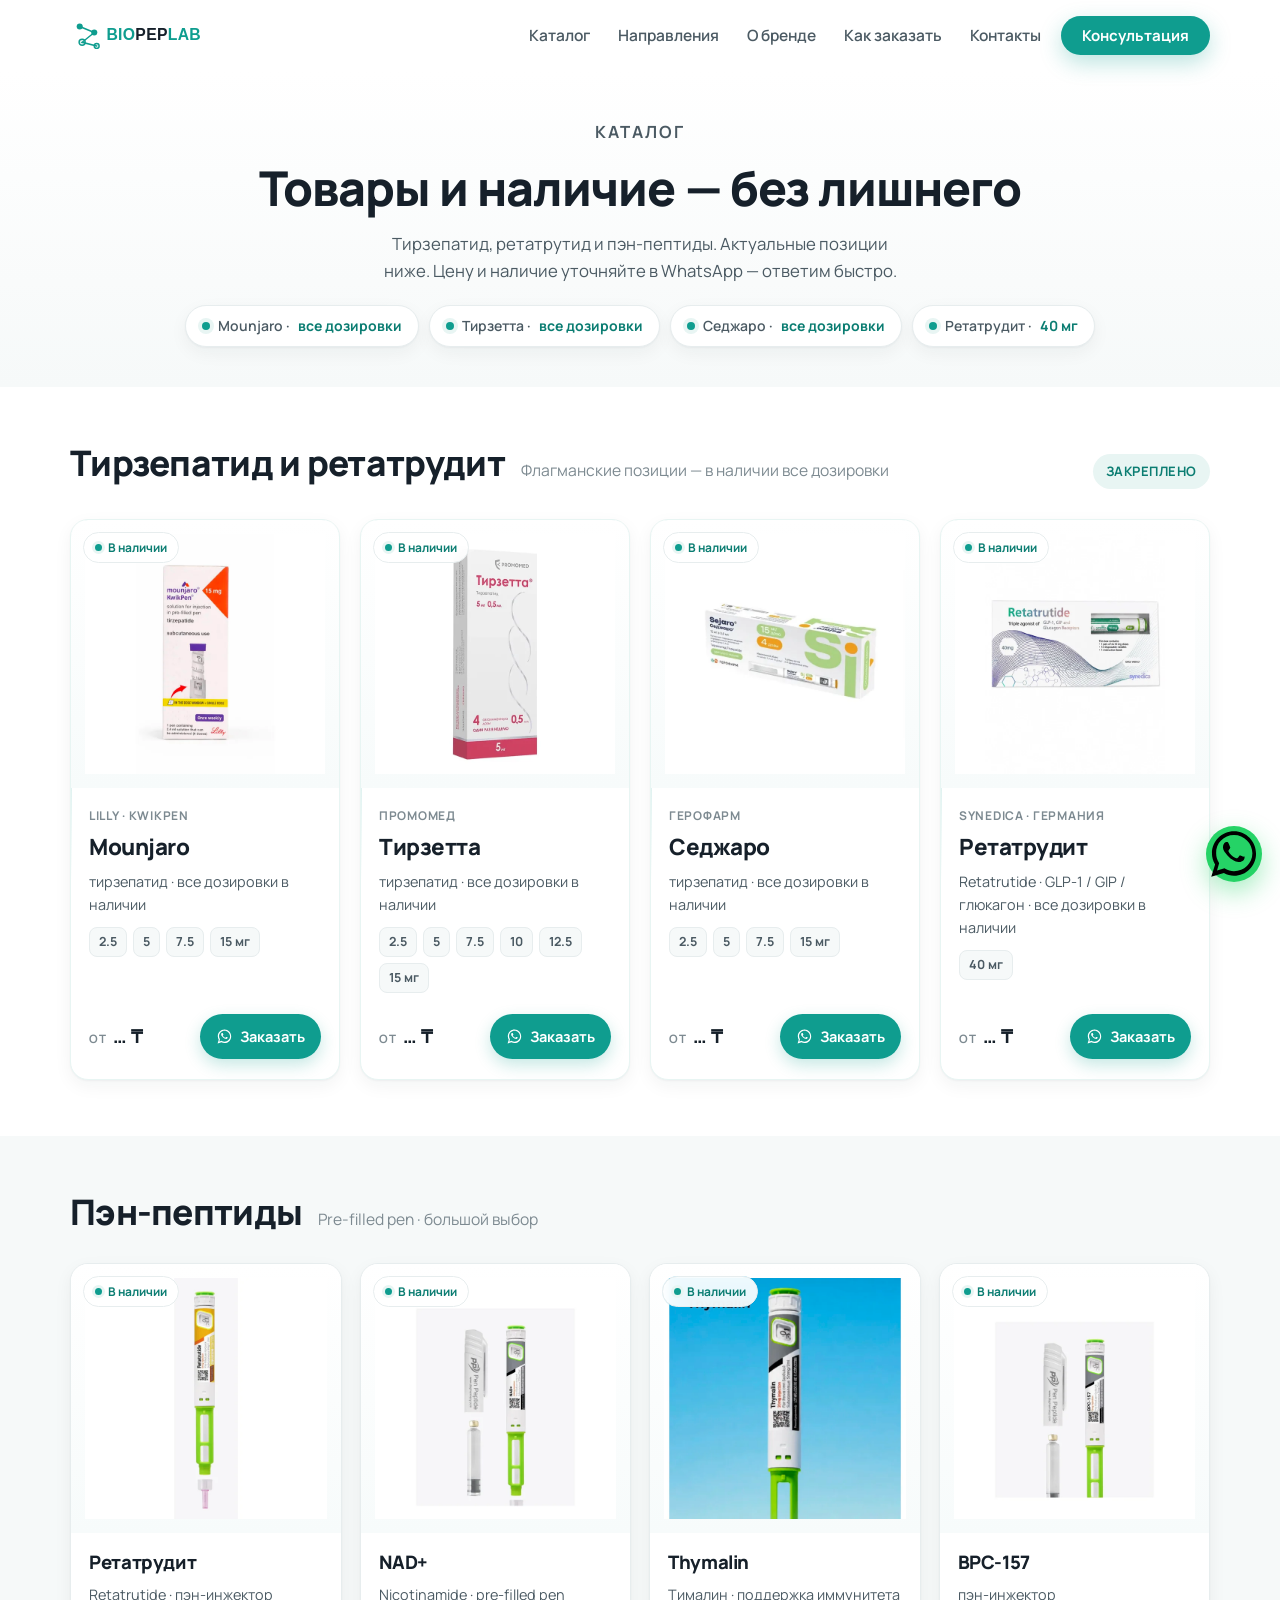
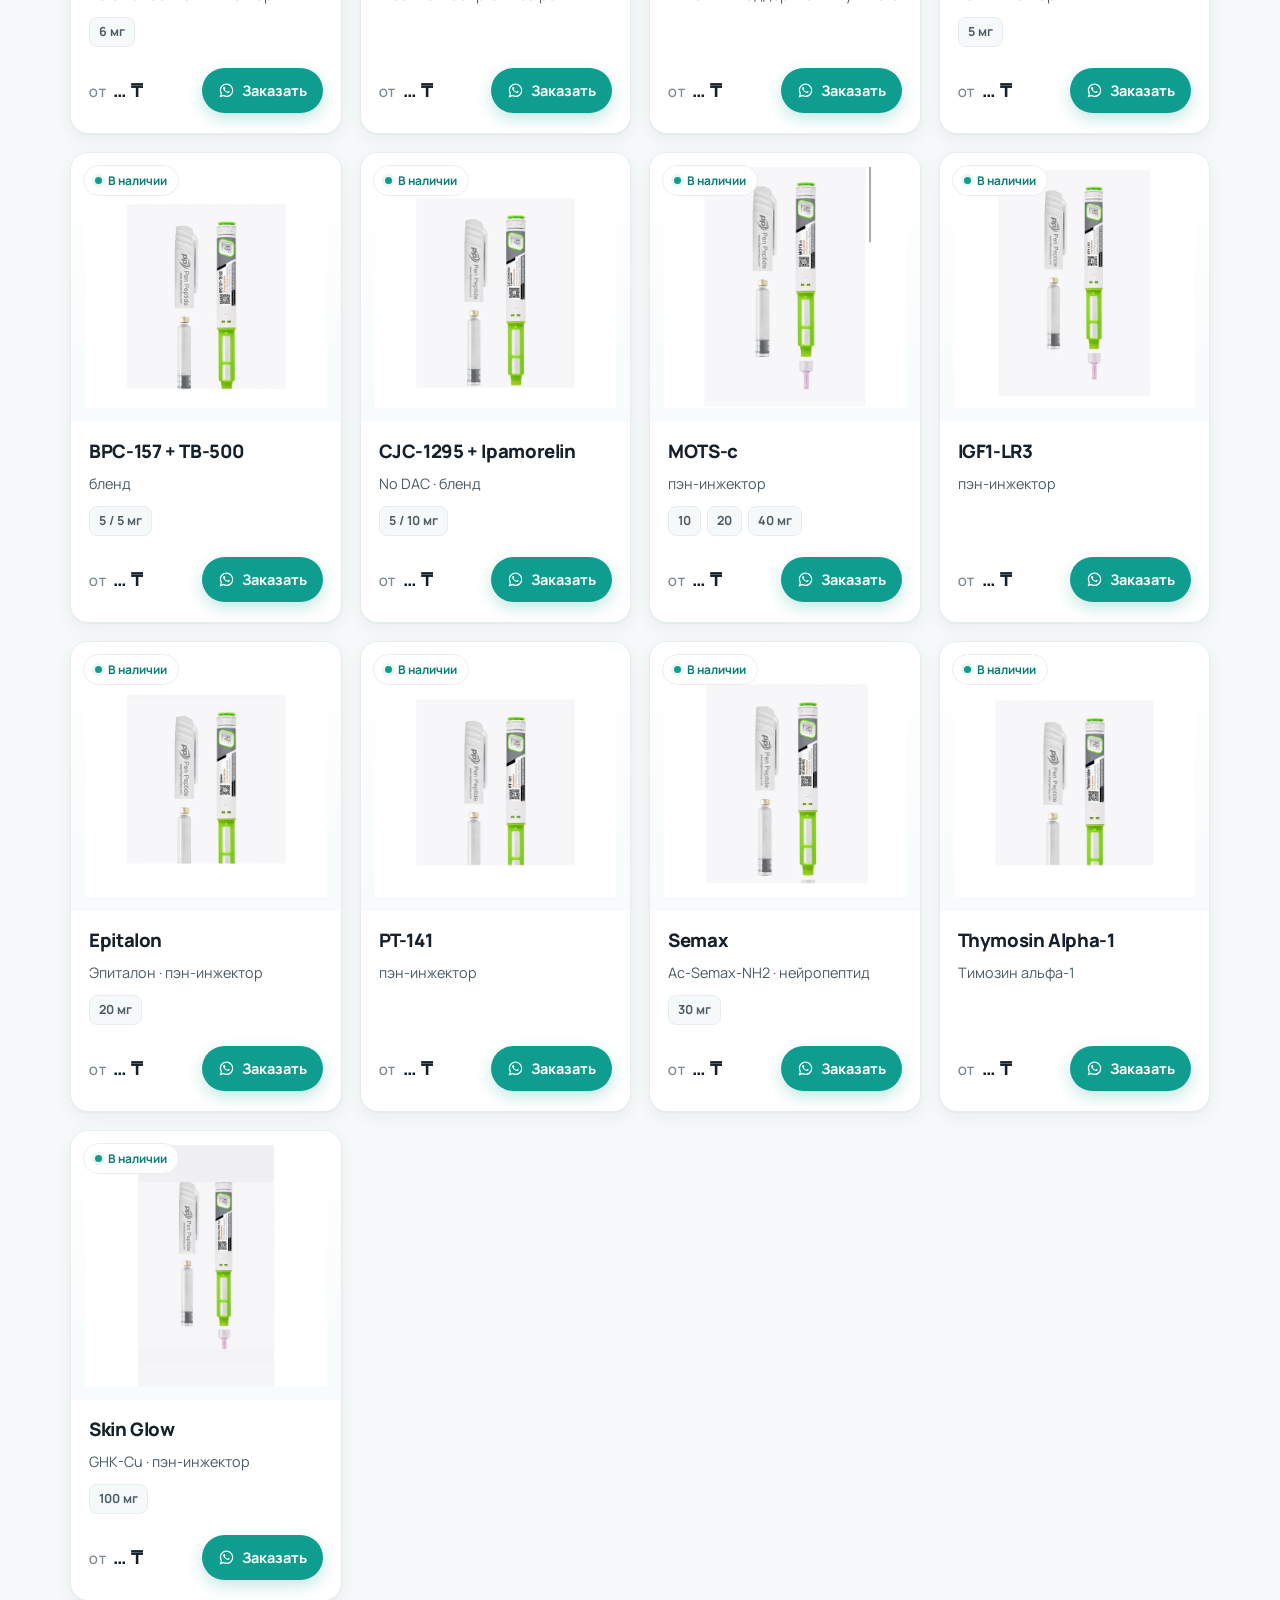
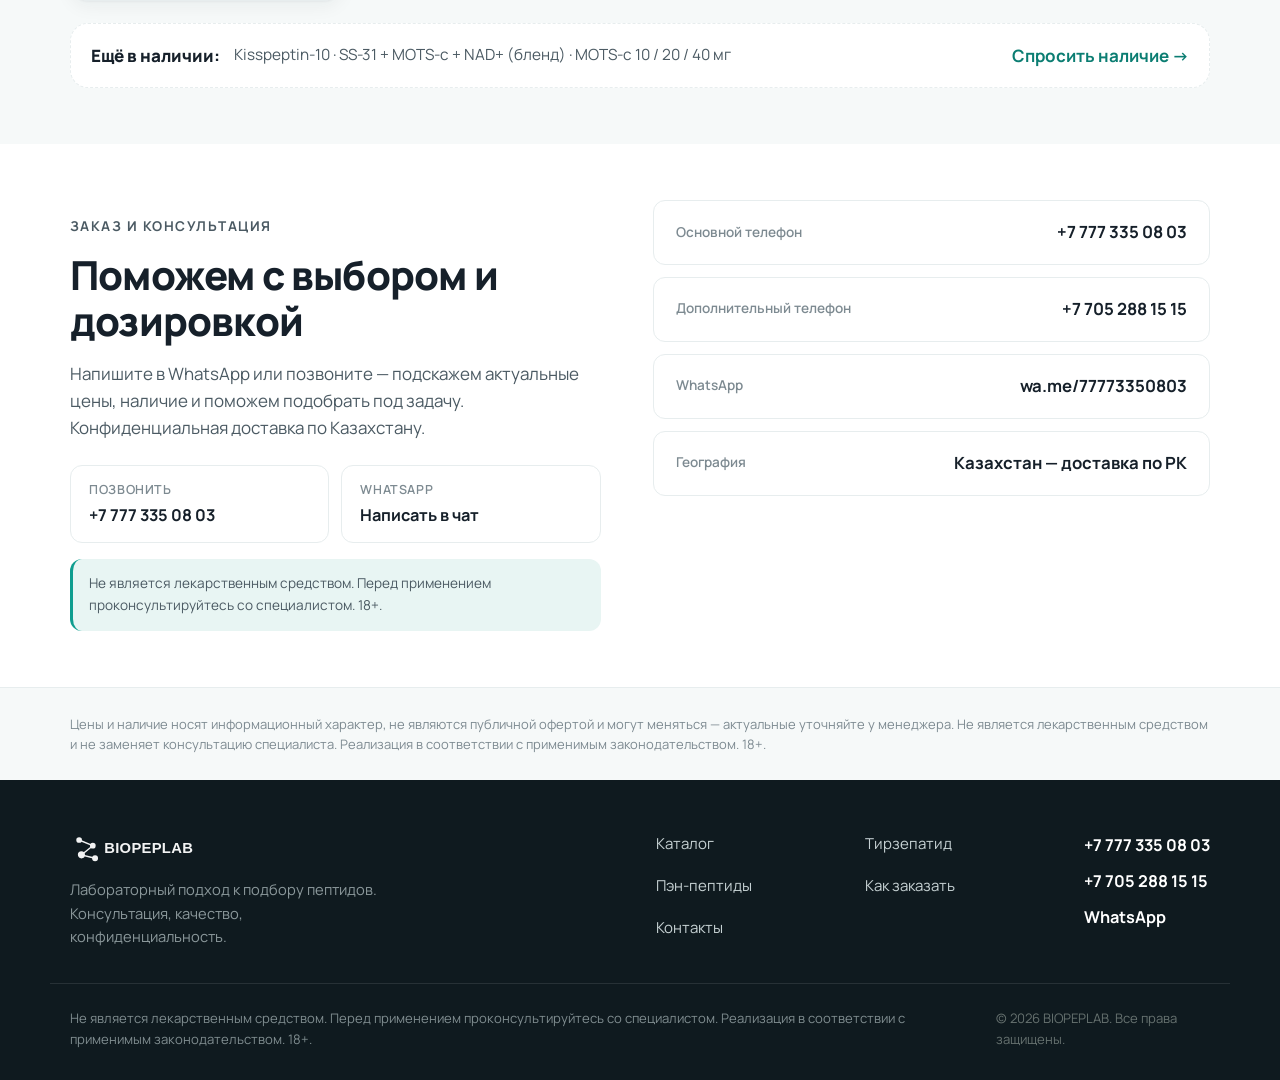
==== catalog.html @ cbbad3f8 "Каталог товаров (catalog.html): тирзепатид (Mounjaro/Тирзетта/Седжаро), ретатрудит + пэн-пептиды - О" ====
<!DOCTYPE html>
<html lang="ru">
<head>
<meta charset="UTF-8">
<meta name="viewport" content="width=device-width, initial-scale=1">
<title>Каталог — BIOPEPLAB · товары и наличие</title>
<meta name="description" content="Каталог BIOPEPLAB: тирзепатид (Mounjaro, Тирзетта, Седжаро), ретатрутид и пэн-пептиды. Наличие и цены — уточняйте в WhatsApp. Доставка по Казахстану.">
<meta name="robots" content="index, follow">
<link rel="canonical" href="https://ali-hub-01.github.io/biopeplab/catalog.html">
<meta property="og:type" content="website">
<meta property="og:site_name" content="BIOPEPLAB">
<meta property="og:title" content="Каталог BIOPEPLAB — товары и наличие">
<meta property="og:description" content="Тирзепатид, ретатрутид и пэн-пептиды. Наличие и цены — в WhatsApp. Доставка по Казахстану.">
<meta property="og:url" content="https://ali-hub-01.github.io/biopeplab/catalog.html">
<meta property="og:image" content="https://ali-hub-01.github.io/biopeplab/assets/og-image.jpg">
<meta property="og:locale" content="ru_RU">
<meta name="theme-color" content="#ffffff">
<link rel="icon" href="assets/favicon.svg" type="image/svg+xml">
<link rel="apple-touch-icon" href="assets/favicon.svg">
<link rel="preconnect" href="https://fonts.googleapis.com">
<link rel="preconnect" href="https://fonts.gstatic.com" crossorigin>
<link href="https://fonts.googleapis.com/css2?family=Manrope:wght@400;500;600;700;800&display=swap" rel="stylesheet">
<link rel="stylesheet" href="styles.css">
</head>
<body>

<a class="skip-link" href="#catalog">К каталогу</a>

<header class="site-header" id="top">
  <div class="wrap header-inner">
    <a class="brand" href="index.html" aria-label="BIOPEPLAB — на главную">
      <img src="assets/logo.svg" alt="BIOPEPLAB" width="180" height="34" class="brand-logo">
    </a>
    <nav class="nav" aria-label="Основная навигация">
      <a href="catalog.html" aria-current="page">Каталог</a>
      <a href="index.html#uslugi">Направления</a>
      <a href="index.html#o-nas">О бренде</a>
      <a href="index.html#kak-zakazat">Как заказать</a>
      <a href="index.html#kontakty">Контакты</a>
    </nav>
    <a href="index.html#zayavka" class="btn btn-primary btn-sm nav-cta">Консультация</a>
    <button class="burger" aria-label="Меню" aria-expanded="false" aria-controls="mobile-menu">
      <span></span><span></span><span></span>
    </button>
  </div>
  <div class="mobile-menu" id="mobile-menu" hidden>
    <a href="catalog.html">Каталог</a>
    <a href="index.html#uslugi">Направления</a>
    <a href="index.html#o-nas">О бренде</a>
    <a href="index.html#kak-zakazat">Как заказать</a>
    <a href="index.html#kontakty">Контакты</a>
    <a href="index.html#zayavka" class="btn btn-primary btn-block">Получить консультацию</a>
  </div>
</header>

<main id="catalog">

  <section class="cat-hero">
    <div class="wrap">
      <p class="kicker">Каталог</p>
      <h1>Товары и наличие — без лишнего</h1>
      <p>Тирзепатид, ретатрутид и пэн-пептиды. Актуальные позиции ниже. Цену и наличие уточняйте в WhatsApp — ответим быстро.</p>
      <div class="cat-hero-badges">
        <span class="cat-tag"><span class="dot"></span>Mounjaro · <b>все дозировки</b></span>
        <span class="cat-tag"><span class="dot"></span>Тирзетта · <b>все дозировки</b></span>
        <span class="cat-tag"><span class="dot"></span>Седжаро · <b>все дозировки</b></span>
        <span class="cat-tag"><span class="dot"></span>Ретатрудит · <b>40 мг</b></span>
      </div>
    </div>
  </section>

  <section class="cat-section" id="tirzepatid">
    <div class="wrap">
      <div class="cat-section-head reveal">
        <h2>Тирзепатид и ретатрудит</h2>
        <p>Флагманские позиции — в наличии все дозировки</p>
        <span class="pin-note">Закреплено</span>
      </div>
      <div class="prod-grid featured">
      <article class="prod hot reveal">
        <div class="prod-media"><span class="stock"><i></i>В наличии</span>
          <img src="assets/catalog/mounjaro.webp" alt="Mounjaro — тирзепатид" loading="lazy" decoding="async"></div>
        <div class="prod-body">
          <p class="prod-brand">Lilly · KwikPen</p>
          <h3>Mounjaro</h3>
          <p class="prod-sub">тирзепатид · все дозировки в наличии</p>
          <div class="doses"><span class="dose">2.5</span><span class="dose">5</span><span class="dose">7.5</span><span class="dose">15 мг</span></div>
          <div class="prod-foot"><span class="price"><small>от</small> … ₸</span>
            <a class="order" href="https://wa.me/77773350803?text=%D0%97%D0%B4%D1%80%D0%B0%D0%B2%D1%81%D1%82%D0%B2%D1%83%D0%B9%D1%82%D0%B5%21%20%D0%98%D0%BD%D1%82%D0%B5%D1%80%D0%B5%D1%81%D1%83%D0%B5%D1%82%20Mounjaro%20%28%D1%82%D0%B8%D1%80%D0%B7%D0%B5%D0%BF%D0%B0%D1%82%D0%B8%D0%B4%29.%20%D0%9F%D0%BE%D0%B4%D1%81%D0%BA%D0%B0%D0%B6%D0%B8%D1%82%D0%B5%20%D1%86%D0%B5%D0%BD%D1%83%20%D0%B8%20%D0%BD%D0%B0%D0%BB%D0%B8%D1%87%D0%B8%D0%B5." target="_blank" rel="noopener"><svg viewBox="0 0 32 32" aria-hidden="true"><path d="M16 3C9 3 3.4 8.6 3.4 15.6c0 2.3.6 4.5 1.8 6.4L3 29l7.2-2.1c1.8 1 3.8 1.5 5.8 1.5 7 0 12.6-5.6 12.6-12.6S23 3 16 3zm0 22.8c-1.8 0-3.5-.5-5-1.4l-.4-.2-4.3 1.2 1.2-4.1-.2-.4c-1-1.6-1.5-3.4-1.5-5.3C5.5 9.8 10.2 5.1 16 5.1s10.5 4.7 10.5 10.5S21.8 25.8 16 25.8zm5.8-7.9c-.3-.2-1.9-.9-2.1-1-.3-.1-.5-.2-.7.2s-.8 1-1 1.2c-.2.2-.4.2-.7.1-.3-.2-1.4-.5-2.6-1.6-1-.9-1.6-1.9-1.8-2.3-.2-.3 0-.5.1-.7.1-.1.3-.4.5-.6.1-.2.2-.3.3-.6.1-.2 0-.4 0-.6-.1-.2-.7-1.7-1-2.3-.3-.6-.5-.5-.7-.5h-.6c-.2 0-.5.1-.8.4-.3.3-1 1-1 2.5s1.1 2.9 1.2 3.1c.2.2 2.1 3.3 5.2 4.6.7.3 1.3.5 1.7.6.7.2 1.4.2 1.9.1.6-.1 1.9-.8 2.1-1.5.3-.7.3-1.4.2-1.5-.1-.2-.3-.3-.6-.4z"/></svg>Заказать</a></div>
        </div>
      </article>
      <article class="prod hot reveal" data-delay="1">
        <div class="prod-media"><span class="stock"><i></i>В наличии</span>
          <img src="assets/catalog/tirzetta.webp" alt="Тирзетта — тирзепатид" loading="lazy" decoding="async"></div>
        <div class="prod-body">
          <p class="prod-brand">Промомед</p>
          <h3>Тирзетта</h3>
          <p class="prod-sub">тирзепатид · все дозировки в наличии</p>
          <div class="doses"><span class="dose">2.5</span><span class="dose">5</span><span class="dose">7.5</span><span class="dose">10</span><span class="dose">12.5</span><span class="dose">15 мг</span></div>
          <div class="prod-foot"><span class="price"><small>от</small> … ₸</span>
            <a class="order" href="https://wa.me/77773350803?text=%D0%97%D0%B4%D1%80%D0%B0%D0%B2%D1%81%D1%82%D0%B2%D1%83%D0%B9%D1%82%D0%B5%21%20%D0%98%D0%BD%D1%82%D0%B5%D1%80%D0%B5%D1%81%D1%83%D0%B5%D1%82%20%D0%A2%D0%B8%D1%80%D0%B7%D0%B5%D1%82%D1%82%D0%B0%20%28%D1%82%D0%B8%D1%80%D0%B7%D0%B5%D0%BF%D0%B0%D1%82%D0%B8%D0%B4%29.%20%D0%9F%D0%BE%D0%B4%D1%81%D0%BA%D0%B0%D0%B6%D0%B8%D1%82%D0%B5%20%D1%86%D0%B5%D0%BD%D1%83%20%D0%B8%20%D0%BD%D0%B0%D0%BB%D0%B8%D1%87%D0%B8%D0%B5." target="_blank" rel="noopener"><svg viewBox="0 0 32 32" aria-hidden="true"><path d="M16 3C9 3 3.4 8.6 3.4 15.6c0 2.3.6 4.5 1.8 6.4L3 29l7.2-2.1c1.8 1 3.8 1.5 5.8 1.5 7 0 12.6-5.6 12.6-12.6S23 3 16 3zm0 22.8c-1.8 0-3.5-.5-5-1.4l-.4-.2-4.3 1.2 1.2-4.1-.2-.4c-1-1.6-1.5-3.4-1.5-5.3C5.5 9.8 10.2 5.1 16 5.1s10.5 4.7 10.5 10.5S21.8 25.8 16 25.8zm5.8-7.9c-.3-.2-1.9-.9-2.1-1-.3-.1-.5-.2-.7.2s-.8 1-1 1.2c-.2.2-.4.2-.7.1-.3-.2-1.4-.5-2.6-1.6-1-.9-1.6-1.9-1.8-2.3-.2-.3 0-.5.1-.7.1-.1.3-.4.5-.6.1-.2.2-.3.3-.6.1-.2 0-.4 0-.6-.1-.2-.7-1.7-1-2.3-.3-.6-.5-.5-.7-.5h-.6c-.2 0-.5.1-.8.4-.3.3-1 1-1 2.5s1.1 2.9 1.2 3.1c.2.2 2.1 3.3 5.2 4.6.7.3 1.3.5 1.7.6.7.2 1.4.2 1.9.1.6-.1 1.9-.8 2.1-1.5.3-.7.3-1.4.2-1.5-.1-.2-.3-.3-.6-.4z"/></svg>Заказать</a></div>
        </div>
      </article>
      <article class="prod hot reveal" data-delay="2">
        <div class="prod-media"><span class="stock"><i></i>В наличии</span>
          <img src="assets/catalog/sejaro.webp" alt="Седжаро — тирзепатид" loading="lazy" decoding="async"></div>
        <div class="prod-body">
          <p class="prod-brand">Герофарм</p>
          <h3>Седжаро</h3>
          <p class="prod-sub">тирзепатид · все дозировки в наличии</p>
          <div class="doses"><span class="dose">2.5</span><span class="dose">5</span><span class="dose">7.5</span><span class="dose">15 мг</span></div>
          <div class="prod-foot"><span class="price"><small>от</small> … ₸</span>
            <a class="order" href="https://wa.me/77773350803?text=%D0%97%D0%B4%D1%80%D0%B0%D0%B2%D1%81%D1%82%D0%B2%D1%83%D0%B9%D1%82%D0%B5%21%20%D0%98%D0%BD%D1%82%D0%B5%D1%80%D0%B5%D1%81%D1%83%D0%B5%D1%82%20%D0%A1%D0%B5%D0%B4%D0%B6%D0%B0%D1%80%D0%BE%20/%20Sejaro%20%28%D1%82%D0%B8%D1%80%D0%B7%D0%B5%D0%BF%D0%B0%D1%82%D0%B8%D0%B4%29.%20%D0%9F%D0%BE%D0%B4%D1%81%D0%BA%D0%B0%D0%B6%D0%B8%D1%82%D0%B5%20%D1%86%D0%B5%D0%BD%D1%83%20%D0%B8%20%D0%BD%D0%B0%D0%BB%D0%B8%D1%87%D0%B8%D0%B5." target="_blank" rel="noopener"><svg viewBox="0 0 32 32" aria-hidden="true"><path d="M16 3C9 3 3.4 8.6 3.4 15.6c0 2.3.6 4.5 1.8 6.4L3 29l7.2-2.1c1.8 1 3.8 1.5 5.8 1.5 7 0 12.6-5.6 12.6-12.6S23 3 16 3zm0 22.8c-1.8 0-3.5-.5-5-1.4l-.4-.2-4.3 1.2 1.2-4.1-.2-.4c-1-1.6-1.5-3.4-1.5-5.3C5.5 9.8 10.2 5.1 16 5.1s10.5 4.7 10.5 10.5S21.8 25.8 16 25.8zm5.8-7.9c-.3-.2-1.9-.9-2.1-1-.3-.1-.5-.2-.7.2s-.8 1-1 1.2c-.2.2-.4.2-.7.1-.3-.2-1.4-.5-2.6-1.6-1-.9-1.6-1.9-1.8-2.3-.2-.3 0-.5.1-.7.1-.1.3-.4.5-.6.1-.2.2-.3.3-.6.1-.2 0-.4 0-.6-.1-.2-.7-1.7-1-2.3-.3-.6-.5-.5-.7-.5h-.6c-.2 0-.5.1-.8.4-.3.3-1 1-1 2.5s1.1 2.9 1.2 3.1c.2.2 2.1 3.3 5.2 4.6.7.3 1.3.5 1.7.6.7.2 1.4.2 1.9.1.6-.1 1.9-.8 2.1-1.5.3-.7.3-1.4.2-1.5-.1-.2-.3-.3-.6-.4z"/></svg>Заказать</a></div>
        </div>
      </article>
      <article class="prod hot reveal" data-delay="3">
        <div class="prod-media"><span class="stock"><i></i>В наличии</span>
          <img src="assets/catalog/retatrutide-40.webp" alt="Ретатрудит — Retatrutide · GLP-1 / GIP / глюкагон" loading="lazy" decoding="async"></div>
        <div class="prod-body">
          <p class="prod-brand">Synedica · Германия</p>
          <h3>Ретатрудит</h3>
          <p class="prod-sub">Retatrutide · GLP-1 / GIP / глюкагон · все дозировки в наличии</p>
          <div class="doses"><span class="dose">40 мг</span></div>
          <div class="prod-foot"><span class="price"><small>от</small> … ₸</span>
            <a class="order" href="https://wa.me/77773350803?text=%D0%97%D0%B4%D1%80%D0%B0%D0%B2%D1%81%D1%82%D0%B2%D1%83%D0%B9%D1%82%D0%B5%21%20%D0%98%D0%BD%D1%82%D0%B5%D1%80%D0%B5%D1%81%D1%83%D0%B5%D1%82%20%D0%A0%D0%B5%D1%82%D0%B0%D1%82%D1%80%D1%83%D0%B4%D0%B8%D1%82%2040%20%D0%BC%D0%B3%20%28Retatrutide%2C%20%D0%93%D0%B5%D1%80%D0%BC%D0%B0%D0%BD%D0%B8%D1%8F%29.%20%D0%9F%D0%BE%D0%B4%D1%81%D0%BA%D0%B0%D0%B6%D0%B8%D1%82%D0%B5%20%D1%86%D0%B5%D0%BD%D1%83%20%D0%B8%20%D0%BD%D0%B0%D0%BB%D0%B8%D1%87%D0%B8%D0%B5." target="_blank" rel="noopener"><svg viewBox="0 0 32 32" aria-hidden="true"><path d="M16 3C9 3 3.4 8.6 3.4 15.6c0 2.3.6 4.5 1.8 6.4L3 29l7.2-2.1c1.8 1 3.8 1.5 5.8 1.5 7 0 12.6-5.6 12.6-12.6S23 3 16 3zm0 22.8c-1.8 0-3.5-.5-5-1.4l-.4-.2-4.3 1.2 1.2-4.1-.2-.4c-1-1.6-1.5-3.4-1.5-5.3C5.5 9.8 10.2 5.1 16 5.1s10.5 4.7 10.5 10.5S21.8 25.8 16 25.8zm5.8-7.9c-.3-.2-1.9-.9-2.1-1-.3-.1-.5-.2-.7.2s-.8 1-1 1.2c-.2.2-.4.2-.7.1-.3-.2-1.4-.5-2.6-1.6-1-.9-1.6-1.9-1.8-2.3-.2-.3 0-.5.1-.7.1-.1.3-.4.5-.6.1-.2.2-.3.3-.6.1-.2 0-.4 0-.6-.1-.2-.7-1.7-1-2.3-.3-.6-.5-.5-.7-.5h-.6c-.2 0-.5.1-.8.4-.3.3-1 1-1 2.5s1.1 2.9 1.2 3.1c.2.2 2.1 3.3 5.2 4.6.7.3 1.3.5 1.7.6.7.2 1.4.2 1.9.1.6-.1 1.9-.8 2.1-1.5.3-.7.3-1.4.2-1.5-.1-.2-.3-.3-.6-.4z"/></svg>Заказать</a></div>
        </div>
      </article>
      </div>
    </div>
  </section>

  <section class="cat-section section-alt" id="pen-peptidy">
    <div class="wrap">
      <div class="cat-section-head reveal">
        <h2>Пэн-пептиды</h2>
        <p>Pre-filled pen · большой выбор</p>
      </div>
      <div class="prod-grid pen-grid">
      <article class="prod reveal">
        <div class="prod-media"><span class="stock"><i></i>В наличии</span>
          <img src="assets/catalog/pen-retatrutide.webp" alt="Ретатрудит — Retatrutide · пэн-инжектор" loading="lazy" decoding="async"></div>
        <div class="prod-body">
          <h3>Ретатрудит</h3>
          <p class="prod-sub">Retatrutide · пэн-инжектор</p>
          <div class="doses"><span class="dose">6 мг</span></div>
          <div class="prod-foot"><span class="price"><small>от</small> … ₸</span>
            <a class="order" href="https://wa.me/77773350803?text=%D0%97%D0%B4%D1%80%D0%B0%D0%B2%D1%81%D1%82%D0%B2%D1%83%D0%B9%D1%82%D0%B5%21%20%D0%98%D0%BD%D1%82%D0%B5%D1%80%D0%B5%D1%81%D1%83%D0%B5%D1%82%20%D0%A0%D0%B5%D1%82%D0%B0%D1%82%D1%80%D1%83%D0%B4%D0%B8%D1%82%20%28%D0%BF%D1%8D%D0%BD%2C%20Retatrutide%29.%20%D0%9F%D0%BE%D0%B4%D1%81%D0%BA%D0%B0%D0%B6%D0%B8%D1%82%D0%B5%20%D1%86%D0%B5%D0%BD%D1%83%20%D0%B8%20%D0%BD%D0%B0%D0%BB%D0%B8%D1%87%D0%B8%D0%B5." target="_blank" rel="noopener"><svg viewBox="0 0 32 32" aria-hidden="true"><path d="M16 3C9 3 3.4 8.6 3.4 15.6c0 2.3.6 4.5 1.8 6.4L3 29l7.2-2.1c1.8 1 3.8 1.5 5.8 1.5 7 0 12.6-5.6 12.6-12.6S23 3 16 3zm0 22.8c-1.8 0-3.5-.5-5-1.4l-.4-.2-4.3 1.2 1.2-4.1-.2-.4c-1-1.6-1.5-3.4-1.5-5.3C5.5 9.8 10.2 5.1 16 5.1s10.5 4.7 10.5 10.5S21.8 25.8 16 25.8zm5.8-7.9c-.3-.2-1.9-.9-2.1-1-.3-.1-.5-.2-.7.2s-.8 1-1 1.2c-.2.2-.4.2-.7.1-.3-.2-1.4-.5-2.6-1.6-1-.9-1.6-1.9-1.8-2.3-.2-.3 0-.5.1-.7.1-.1.3-.4.5-.6.1-.2.2-.3.3-.6.1-.2 0-.4 0-.6-.1-.2-.7-1.7-1-2.3-.3-.6-.5-.5-.7-.5h-.6c-.2 0-.5.1-.8.4-.3.3-1 1-1 2.5s1.1 2.9 1.2 3.1c.2.2 2.1 3.3 5.2 4.6.7.3 1.3.5 1.7.6.7.2 1.4.2 1.9.1.6-.1 1.9-.8 2.1-1.5.3-.7.3-1.4.2-1.5-.1-.2-.3-.3-.6-.4z"/></svg>Заказать</a></div>
        </div>
      </article>
      <article class="prod reveal" data-delay="1">
        <div class="prod-media"><span class="stock"><i></i>В наличии</span>
          <img src="assets/catalog/pen-nad.webp" alt="NAD+ — Nicotinamide · pre-filled pen" loading="lazy" decoding="async"></div>
        <div class="prod-body">
          <h3>NAD+</h3>
          <p class="prod-sub">Nicotinamide · pre-filled pen</p>
          
          <div class="prod-foot"><span class="price"><small>от</small> … ₸</span>
            <a class="order" href="https://wa.me/77773350803?text=%D0%97%D0%B4%D1%80%D0%B0%D0%B2%D1%81%D1%82%D0%B2%D1%83%D0%B9%D1%82%D0%B5%21%20%D0%98%D0%BD%D1%82%D0%B5%D1%80%D0%B5%D1%81%D1%83%D0%B5%D1%82%20NAD%2B%20%28Nicotinamide%29.%20%D0%9F%D0%BE%D0%B4%D1%81%D0%BA%D0%B0%D0%B6%D0%B8%D1%82%D0%B5%20%D1%86%D0%B5%D0%BD%D1%83%20%D0%B8%20%D0%BD%D0%B0%D0%BB%D0%B8%D1%87%D0%B8%D0%B5." target="_blank" rel="noopener"><svg viewBox="0 0 32 32" aria-hidden="true"><path d="M16 3C9 3 3.4 8.6 3.4 15.6c0 2.3.6 4.5 1.8 6.4L3 29l7.2-2.1c1.8 1 3.8 1.5 5.8 1.5 7 0 12.6-5.6 12.6-12.6S23 3 16 3zm0 22.8c-1.8 0-3.5-.5-5-1.4l-.4-.2-4.3 1.2 1.2-4.1-.2-.4c-1-1.6-1.5-3.4-1.5-5.3C5.5 9.8 10.2 5.1 16 5.1s10.5 4.7 10.5 10.5S21.8 25.8 16 25.8zm5.8-7.9c-.3-.2-1.9-.9-2.1-1-.3-.1-.5-.2-.7.2s-.8 1-1 1.2c-.2.2-.4.2-.7.1-.3-.2-1.4-.5-2.6-1.6-1-.9-1.6-1.9-1.8-2.3-.2-.3 0-.5.1-.7.1-.1.3-.4.5-.6.1-.2.2-.3.3-.6.1-.2 0-.4 0-.6-.1-.2-.7-1.7-1-2.3-.3-.6-.5-.5-.7-.5h-.6c-.2 0-.5.1-.8.4-.3.3-1 1-1 2.5s1.1 2.9 1.2 3.1c.2.2 2.1 3.3 5.2 4.6.7.3 1.3.5 1.7.6.7.2 1.4.2 1.9.1.6-.1 1.9-.8 2.1-1.5.3-.7.3-1.4.2-1.5-.1-.2-.3-.3-.6-.4z"/></svg>Заказать</a></div>
        </div>
      </article>
      <article class="prod reveal" data-delay="2">
        <div class="prod-media"><span class="stock"><i></i>В наличии</span>
          <img src="assets/catalog/pen-thymalin.webp" alt="Thymalin — Тималин · поддержка иммунитета" loading="lazy" decoding="async"></div>
        <div class="prod-body">
          <h3>Thymalin</h3>
          <p class="prod-sub">Тималин · поддержка иммунитета</p>
          
          <div class="prod-foot"><span class="price"><small>от</small> … ₸</span>
            <a class="order" href="https://wa.me/77773350803?text=%D0%97%D0%B4%D1%80%D0%B0%D0%B2%D1%81%D1%82%D0%B2%D1%83%D0%B9%D1%82%D0%B5%21%20%D0%98%D0%BD%D1%82%D0%B5%D1%80%D0%B5%D1%81%D1%83%D0%B5%D1%82%20Thymalin%20%28%D0%A2%D0%B8%D0%BC%D0%B0%D0%BB%D0%B8%D0%BD%29.%20%D0%9F%D0%BE%D0%B4%D1%81%D0%BA%D0%B0%D0%B6%D0%B8%D1%82%D0%B5%20%D1%86%D0%B5%D0%BD%D1%83%20%D0%B8%20%D0%BD%D0%B0%D0%BB%D0%B8%D1%87%D0%B8%D0%B5." target="_blank" rel="noopener"><svg viewBox="0 0 32 32" aria-hidden="true"><path d="M16 3C9 3 3.4 8.6 3.4 15.6c0 2.3.6 4.5 1.8 6.4L3 29l7.2-2.1c1.8 1 3.8 1.5 5.8 1.5 7 0 12.6-5.6 12.6-12.6S23 3 16 3zm0 22.8c-1.8 0-3.5-.5-5-1.4l-.4-.2-4.3 1.2 1.2-4.1-.2-.4c-1-1.6-1.5-3.4-1.5-5.3C5.5 9.8 10.2 5.1 16 5.1s10.5 4.7 10.5 10.5S21.8 25.8 16 25.8zm5.8-7.9c-.3-.2-1.9-.9-2.1-1-.3-.1-.5-.2-.7.2s-.8 1-1 1.2c-.2.2-.4.2-.7.1-.3-.2-1.4-.5-2.6-1.6-1-.9-1.6-1.9-1.8-2.3-.2-.3 0-.5.1-.7.1-.1.3-.4.5-.6.1-.2.2-.3.3-.6.1-.2 0-.4 0-.6-.1-.2-.7-1.7-1-2.3-.3-.6-.5-.5-.7-.5h-.6c-.2 0-.5.1-.8.4-.3.3-1 1-1 2.5s1.1 2.9 1.2 3.1c.2.2 2.1 3.3 5.2 4.6.7.3 1.3.5 1.7.6.7.2 1.4.2 1.9.1.6-.1 1.9-.8 2.1-1.5.3-.7.3-1.4.2-1.5-.1-.2-.3-.3-.6-.4z"/></svg>Заказать</a></div>
        </div>
      </article>
      <article class="prod reveal" data-delay="3">
        <div class="prod-media"><span class="stock"><i></i>В наличии</span>
          <img src="assets/catalog/pen-bpc157.webp" alt="BPC-157 — пэн-инжектор" loading="lazy" decoding="async"></div>
        <div class="prod-body">
          <h3>BPC-157</h3>
          <p class="prod-sub">пэн-инжектор</p>
          <div class="doses"><span class="dose">5 мг</span></div>
          <div class="prod-foot"><span class="price"><small>от</small> … ₸</span>
            <a class="order" href="https://wa.me/77773350803?text=%D0%97%D0%B4%D1%80%D0%B0%D0%B2%D1%81%D1%82%D0%B2%D1%83%D0%B9%D1%82%D0%B5%21%20%D0%98%D0%BD%D1%82%D0%B5%D1%80%D0%B5%D1%81%D1%83%D0%B5%D1%82%20BPC-157.%20%D0%9F%D0%BE%D0%B4%D1%81%D0%BA%D0%B0%D0%B6%D0%B8%D1%82%D0%B5%20%D1%86%D0%B5%D0%BD%D1%83%20%D0%B8%20%D0%BD%D0%B0%D0%BB%D0%B8%D1%87%D0%B8%D0%B5." target="_blank" rel="noopener"><svg viewBox="0 0 32 32" aria-hidden="true"><path d="M16 3C9 3 3.4 8.6 3.4 15.6c0 2.3.6 4.5 1.8 6.4L3 29l7.2-2.1c1.8 1 3.8 1.5 5.8 1.5 7 0 12.6-5.6 12.6-12.6S23 3 16 3zm0 22.8c-1.8 0-3.5-.5-5-1.4l-.4-.2-4.3 1.2 1.2-4.1-.2-.4c-1-1.6-1.5-3.4-1.5-5.3C5.5 9.8 10.2 5.1 16 5.1s10.5 4.7 10.5 10.5S21.8 25.8 16 25.8zm5.8-7.9c-.3-.2-1.9-.9-2.1-1-.3-.1-.5-.2-.7.2s-.8 1-1 1.2c-.2.2-.4.2-.7.1-.3-.2-1.4-.5-2.6-1.6-1-.9-1.6-1.9-1.8-2.3-.2-.3 0-.5.1-.7.1-.1.3-.4.5-.6.1-.2.2-.3.3-.6.1-.2 0-.4 0-.6-.1-.2-.7-1.7-1-2.3-.3-.6-.5-.5-.7-.5h-.6c-.2 0-.5.1-.8.4-.3.3-1 1-1 2.5s1.1 2.9 1.2 3.1c.2.2 2.1 3.3 5.2 4.6.7.3 1.3.5 1.7.6.7.2 1.4.2 1.9.1.6-.1 1.9-.8 2.1-1.5.3-.7.3-1.4.2-1.5-.1-.2-.3-.3-.6-.4z"/></svg>Заказать</a></div>
        </div>
      </article>
      <article class="prod reveal" data-delay="0">
        <div class="prod-media"><span class="stock"><i></i>В наличии</span>
          <img src="assets/catalog/pen-bpc-tb500.webp" alt="BPC-157 + TB-500 — бленд" loading="lazy" decoding="async"></div>
        <div class="prod-body">
          <h3>BPC-157 + TB-500</h3>
          <p class="prod-sub">бленд</p>
          <div class="doses"><span class="dose">5 / 5 мг</span></div>
          <div class="prod-foot"><span class="price"><small>от</small> … ₸</span>
            <a class="order" href="https://wa.me/77773350803?text=%D0%97%D0%B4%D1%80%D0%B0%D0%B2%D1%81%D1%82%D0%B2%D1%83%D0%B9%D1%82%D0%B5%21%20%D0%98%D0%BD%D1%82%D0%B5%D1%80%D0%B5%D1%81%D1%83%D0%B5%D1%82%20BPC-157%20%2B%20TB-500%20%28%D0%B1%D0%BB%D0%B5%D0%BD%D0%B4%29.%20%D0%9F%D0%BE%D0%B4%D1%81%D0%BA%D0%B0%D0%B6%D0%B8%D1%82%D0%B5%20%D1%86%D0%B5%D0%BD%D1%83%20%D0%B8%20%D0%BD%D0%B0%D0%BB%D0%B8%D1%87%D0%B8%D0%B5." target="_blank" rel="noopener"><svg viewBox="0 0 32 32" aria-hidden="true"><path d="M16 3C9 3 3.4 8.6 3.4 15.6c0 2.3.6 4.5 1.8 6.4L3 29l7.2-2.1c1.8 1 3.8 1.5 5.8 1.5 7 0 12.6-5.6 12.6-12.6S23 3 16 3zm0 22.8c-1.8 0-3.5-.5-5-1.4l-.4-.2-4.3 1.2 1.2-4.1-.2-.4c-1-1.6-1.5-3.4-1.5-5.3C5.5 9.8 10.2 5.1 16 5.1s10.5 4.7 10.5 10.5S21.8 25.8 16 25.8zm5.8-7.9c-.3-.2-1.9-.9-2.1-1-.3-.1-.5-.2-.7.2s-.8 1-1 1.2c-.2.2-.4.2-.7.1-.3-.2-1.4-.5-2.6-1.6-1-.9-1.6-1.9-1.8-2.3-.2-.3 0-.5.1-.7.1-.1.3-.4.5-.6.1-.2.2-.3.3-.6.1-.2 0-.4 0-.6-.1-.2-.7-1.7-1-2.3-.3-.6-.5-.5-.7-.5h-.6c-.2 0-.5.1-.8.4-.3.3-1 1-1 2.5s1.1 2.9 1.2 3.1c.2.2 2.1 3.3 5.2 4.6.7.3 1.3.5 1.7.6.7.2 1.4.2 1.9.1.6-.1 1.9-.8 2.1-1.5.3-.7.3-1.4.2-1.5-.1-.2-.3-.3-.6-.4z"/></svg>Заказать</a></div>
        </div>
      </article>
      <article class="prod reveal" data-delay="1">
        <div class="prod-media"><span class="stock"><i></i>В наличии</span>
          <img src="assets/catalog/pen-cjc-ipamorelin.webp" alt="CJC-1295 + Ipamorelin — No DAC · бленд" loading="lazy" decoding="async"></div>
        <div class="prod-body">
          <h3>CJC-1295 + Ipamorelin</h3>
          <p class="prod-sub">No DAC · бленд</p>
          <div class="doses"><span class="dose">5 / 10 мг</span></div>
          <div class="prod-foot"><span class="price"><small>от</small> … ₸</span>
            <a class="order" href="https://wa.me/77773350803?text=%D0%97%D0%B4%D1%80%D0%B0%D0%B2%D1%81%D1%82%D0%B2%D1%83%D0%B9%D1%82%D0%B5%21%20%D0%98%D0%BD%D1%82%D0%B5%D1%80%D0%B5%D1%81%D1%83%D0%B5%D1%82%20CJC-1295%20No%20DAC%20%2B%20Ipamorelin%20%28%D0%B1%D0%BB%D0%B5%D0%BD%D0%B4%29.%20%D0%9F%D0%BE%D0%B4%D1%81%D0%BA%D0%B0%D0%B6%D0%B8%D1%82%D0%B5%20%D1%86%D0%B5%D0%BD%D1%83%20%D0%B8%20%D0%BD%D0%B0%D0%BB%D0%B8%D1%87%D0%B8%D0%B5." target="_blank" rel="noopener"><svg viewBox="0 0 32 32" aria-hidden="true"><path d="M16 3C9 3 3.4 8.6 3.4 15.6c0 2.3.6 4.5 1.8 6.4L3 29l7.2-2.1c1.8 1 3.8 1.5 5.8 1.5 7 0 12.6-5.6 12.6-12.6S23 3 16 3zm0 22.8c-1.8 0-3.5-.5-5-1.4l-.4-.2-4.3 1.2 1.2-4.1-.2-.4c-1-1.6-1.5-3.4-1.5-5.3C5.5 9.8 10.2 5.1 16 5.1s10.5 4.7 10.5 10.5S21.8 25.8 16 25.8zm5.8-7.9c-.3-.2-1.9-.9-2.1-1-.3-.1-.5-.2-.7.2s-.8 1-1 1.2c-.2.2-.4.2-.7.1-.3-.2-1.4-.5-2.6-1.6-1-.9-1.6-1.9-1.8-2.3-.2-.3 0-.5.1-.7.1-.1.3-.4.5-.6.1-.2.2-.3.3-.6.1-.2 0-.4 0-.6-.1-.2-.7-1.7-1-2.3-.3-.6-.5-.5-.7-.5h-.6c-.2 0-.5.1-.8.4-.3.3-1 1-1 2.5s1.1 2.9 1.2 3.1c.2.2 2.1 3.3 5.2 4.6.7.3 1.3.5 1.7.6.7.2 1.4.2 1.9.1.6-.1 1.9-.8 2.1-1.5.3-.7.3-1.4.2-1.5-.1-.2-.3-.3-.6-.4z"/></svg>Заказать</a></div>
        </div>
      </article>
      <article class="prod reveal" data-delay="2">
        <div class="prod-media"><span class="stock"><i></i>В наличии</span>
          <img src="assets/catalog/pen-motsc.webp" alt="MOTS-c — пэн-инжектор" loading="lazy" decoding="async"></div>
        <div class="prod-body">
          <h3>MOTS-c</h3>
          <p class="prod-sub">пэн-инжектор</p>
          <div class="doses"><span class="dose">10</span><span class="dose">20</span><span class="dose">40 мг</span></div>
          <div class="prod-foot"><span class="price"><small>от</small> … ₸</span>
            <a class="order" href="https://wa.me/77773350803?text=%D0%97%D0%B4%D1%80%D0%B0%D0%B2%D1%81%D1%82%D0%B2%D1%83%D0%B9%D1%82%D0%B5%21%20%D0%98%D0%BD%D1%82%D0%B5%D1%80%D0%B5%D1%81%D1%83%D0%B5%D1%82%20MOTS-c.%20%D0%9F%D0%BE%D0%B4%D1%81%D0%BA%D0%B0%D0%B6%D0%B8%D1%82%D0%B5%20%D1%86%D0%B5%D0%BD%D1%83%20%D0%B8%20%D0%BD%D0%B0%D0%BB%D0%B8%D1%87%D0%B8%D0%B5." target="_blank" rel="noopener"><svg viewBox="0 0 32 32" aria-hidden="true"><path d="M16 3C9 3 3.4 8.6 3.4 15.6c0 2.3.6 4.5 1.8 6.4L3 29l7.2-2.1c1.8 1 3.8 1.5 5.8 1.5 7 0 12.6-5.6 12.6-12.6S23 3 16 3zm0 22.8c-1.8 0-3.5-.5-5-1.4l-.4-.2-4.3 1.2 1.2-4.1-.2-.4c-1-1.6-1.5-3.4-1.5-5.3C5.5 9.8 10.2 5.1 16 5.1s10.5 4.7 10.5 10.5S21.8 25.8 16 25.8zm5.8-7.9c-.3-.2-1.9-.9-2.1-1-.3-.1-.5-.2-.7.2s-.8 1-1 1.2c-.2.2-.4.2-.7.1-.3-.2-1.4-.5-2.6-1.6-1-.9-1.6-1.9-1.8-2.3-.2-.3 0-.5.1-.7.1-.1.3-.4.5-.6.1-.2.2-.3.3-.6.1-.2 0-.4 0-.6-.1-.2-.7-1.7-1-2.3-.3-.6-.5-.5-.7-.5h-.6c-.2 0-.5.1-.8.4-.3.3-1 1-1 2.5s1.1 2.9 1.2 3.1c.2.2 2.1 3.3 5.2 4.6.7.3 1.3.5 1.7.6.7.2 1.4.2 1.9.1.6-.1 1.9-.8 2.1-1.5.3-.7.3-1.4.2-1.5-.1-.2-.3-.3-.6-.4z"/></svg>Заказать</a></div>
        </div>
      </article>
      <article class="prod reveal" data-delay="3">
        <div class="prod-media"><span class="stock"><i></i>В наличии</span>
          <img src="assets/catalog/pen-igf1lr3.webp" alt="IGF1-LR3 — пэн-инжектор" loading="lazy" decoding="async"></div>
        <div class="prod-body">
          <h3>IGF1-LR3</h3>
          <p class="prod-sub">пэн-инжектор</p>
          
          <div class="prod-foot"><span class="price"><small>от</small> … ₸</span>
            <a class="order" href="https://wa.me/77773350803?text=%D0%97%D0%B4%D1%80%D0%B0%D0%B2%D1%81%D1%82%D0%B2%D1%83%D0%B9%D1%82%D0%B5%21%20%D0%98%D0%BD%D1%82%D0%B5%D1%80%D0%B5%D1%81%D1%83%D0%B5%D1%82%20IGF1-LR3.%20%D0%9F%D0%BE%D0%B4%D1%81%D0%BA%D0%B0%D0%B6%D0%B8%D1%82%D0%B5%20%D1%86%D0%B5%D0%BD%D1%83%20%D0%B8%20%D0%BD%D0%B0%D0%BB%D0%B8%D1%87%D0%B8%D0%B5." target="_blank" rel="noopener"><svg viewBox="0 0 32 32" aria-hidden="true"><path d="M16 3C9 3 3.4 8.6 3.4 15.6c0 2.3.6 4.5 1.8 6.4L3 29l7.2-2.1c1.8 1 3.8 1.5 5.8 1.5 7 0 12.6-5.6 12.6-12.6S23 3 16 3zm0 22.8c-1.8 0-3.5-.5-5-1.4l-.4-.2-4.3 1.2 1.2-4.1-.2-.4c-1-1.6-1.5-3.4-1.5-5.3C5.5 9.8 10.2 5.1 16 5.1s10.5 4.7 10.5 10.5S21.8 25.8 16 25.8zm5.8-7.9c-.3-.2-1.9-.9-2.1-1-.3-.1-.5-.2-.7.2s-.8 1-1 1.2c-.2.2-.4.2-.7.1-.3-.2-1.4-.5-2.6-1.6-1-.9-1.6-1.9-1.8-2.3-.2-.3 0-.5.1-.7.1-.1.3-.4.5-.6.1-.2.2-.3.3-.6.1-.2 0-.4 0-.6-.1-.2-.7-1.7-1-2.3-.3-.6-.5-.5-.7-.5h-.6c-.2 0-.5.1-.8.4-.3.3-1 1-1 2.5s1.1 2.9 1.2 3.1c.2.2 2.1 3.3 5.2 4.6.7.3 1.3.5 1.7.6.7.2 1.4.2 1.9.1.6-.1 1.9-.8 2.1-1.5.3-.7.3-1.4.2-1.5-.1-.2-.3-.3-.6-.4z"/></svg>Заказать</a></div>
        </div>
      </article>
      <article class="prod reveal" data-delay="0">
        <div class="prod-media"><span class="stock"><i></i>В наличии</span>
          <img src="assets/catalog/pen-epitalon.webp" alt="Epitalon — Эпиталон · пэн-инжектор" loading="lazy" decoding="async"></div>
        <div class="prod-body">
          <h3>Epitalon</h3>
          <p class="prod-sub">Эпиталон · пэн-инжектор</p>
          <div class="doses"><span class="dose">20 мг</span></div>
          <div class="prod-foot"><span class="price"><small>от</small> … ₸</span>
            <a class="order" href="https://wa.me/77773350803?text=%D0%97%D0%B4%D1%80%D0%B0%D0%B2%D1%81%D1%82%D0%B2%D1%83%D0%B9%D1%82%D0%B5%21%20%D0%98%D0%BD%D1%82%D0%B5%D1%80%D0%B5%D1%81%D1%83%D0%B5%D1%82%20Epitalon%20%28%D0%AD%D0%BF%D0%B8%D1%82%D0%B0%D0%BB%D0%BE%D0%BD%29.%20%D0%9F%D0%BE%D0%B4%D1%81%D0%BA%D0%B0%D0%B6%D0%B8%D1%82%D0%B5%20%D1%86%D0%B5%D0%BD%D1%83%20%D0%B8%20%D0%BD%D0%B0%D0%BB%D0%B8%D1%87%D0%B8%D0%B5." target="_blank" rel="noopener"><svg viewBox="0 0 32 32" aria-hidden="true"><path d="M16 3C9 3 3.4 8.6 3.4 15.6c0 2.3.6 4.5 1.8 6.4L3 29l7.2-2.1c1.8 1 3.8 1.5 5.8 1.5 7 0 12.6-5.6 12.6-12.6S23 3 16 3zm0 22.8c-1.8 0-3.5-.5-5-1.4l-.4-.2-4.3 1.2 1.2-4.1-.2-.4c-1-1.6-1.5-3.4-1.5-5.3C5.5 9.8 10.2 5.1 16 5.1s10.5 4.7 10.5 10.5S21.8 25.8 16 25.8zm5.8-7.9c-.3-.2-1.9-.9-2.1-1-.3-.1-.5-.2-.7.2s-.8 1-1 1.2c-.2.2-.4.2-.7.1-.3-.2-1.4-.5-2.6-1.6-1-.9-1.6-1.9-1.8-2.3-.2-.3 0-.5.1-.7.1-.1.3-.4.5-.6.1-.2.2-.3.3-.6.1-.2 0-.4 0-.6-.1-.2-.7-1.7-1-2.3-.3-.6-.5-.5-.7-.5h-.6c-.2 0-.5.1-.8.4-.3.3-1 1-1 2.5s1.1 2.9 1.2 3.1c.2.2 2.1 3.3 5.2 4.6.7.3 1.3.5 1.7.6.7.2 1.4.2 1.9.1.6-.1 1.9-.8 2.1-1.5.3-.7.3-1.4.2-1.5-.1-.2-.3-.3-.6-.4z"/></svg>Заказать</a></div>
        </div>
      </article>
      <article class="prod reveal" data-delay="1">
        <div class="prod-media"><span class="stock"><i></i>В наличии</span>
          <img src="assets/catalog/pen-pt141.webp" alt="PT-141 — пэн-инжектор" loading="lazy" decoding="async"></div>
        <div class="prod-body">
          <h3>PT-141</h3>
          <p class="prod-sub">пэн-инжектор</p>
          
          <div class="prod-foot"><span class="price"><small>от</small> … ₸</span>
            <a class="order" href="https://wa.me/77773350803?text=%D0%97%D0%B4%D1%80%D0%B0%D0%B2%D1%81%D1%82%D0%B2%D1%83%D0%B9%D1%82%D0%B5%21%20%D0%98%D0%BD%D1%82%D0%B5%D1%80%D0%B5%D1%81%D1%83%D0%B5%D1%82%20PT-141.%20%D0%9F%D0%BE%D0%B4%D1%81%D0%BA%D0%B0%D0%B6%D0%B8%D1%82%D0%B5%20%D1%86%D0%B5%D0%BD%D1%83%20%D0%B8%20%D0%BD%D0%B0%D0%BB%D0%B8%D1%87%D0%B8%D0%B5." target="_blank" rel="noopener"><svg viewBox="0 0 32 32" aria-hidden="true"><path d="M16 3C9 3 3.4 8.6 3.4 15.6c0 2.3.6 4.5 1.8 6.4L3 29l7.2-2.1c1.8 1 3.8 1.5 5.8 1.5 7 0 12.6-5.6 12.6-12.6S23 3 16 3zm0 22.8c-1.8 0-3.5-.5-5-1.4l-.4-.2-4.3 1.2 1.2-4.1-.2-.4c-1-1.6-1.5-3.4-1.5-5.3C5.5 9.8 10.2 5.1 16 5.1s10.5 4.7 10.5 10.5S21.8 25.8 16 25.8zm5.8-7.9c-.3-.2-1.9-.9-2.1-1-.3-.1-.5-.2-.7.2s-.8 1-1 1.2c-.2.2-.4.2-.7.1-.3-.2-1.4-.5-2.6-1.6-1-.9-1.6-1.9-1.8-2.3-.2-.3 0-.5.1-.7.1-.1.3-.4.5-.6.1-.2.2-.3.3-.6.1-.2 0-.4 0-.6-.1-.2-.7-1.7-1-2.3-.3-.6-.5-.5-.7-.5h-.6c-.2 0-.5.1-.8.4-.3.3-1 1-1 2.5s1.1 2.9 1.2 3.1c.2.2 2.1 3.3 5.2 4.6.7.3 1.3.5 1.7.6.7.2 1.4.2 1.9.1.6-.1 1.9-.8 2.1-1.5.3-.7.3-1.4.2-1.5-.1-.2-.3-.3-.6-.4z"/></svg>Заказать</a></div>
        </div>
      </article>
      <article class="prod reveal" data-delay="2">
        <div class="prod-media"><span class="stock"><i></i>В наличии</span>
          <img src="assets/catalog/pen-semax.webp" alt="Semax — Ac-Semax-NH2 · нейропептид" loading="lazy" decoding="async"></div>
        <div class="prod-body">
          <h3>Semax</h3>
          <p class="prod-sub">Ac-Semax-NH2 · нейропептид</p>
          <div class="doses"><span class="dose">30 мг</span></div>
          <div class="prod-foot"><span class="price"><small>от</small> … ₸</span>
            <a class="order" href="https://wa.me/77773350803?text=%D0%97%D0%B4%D1%80%D0%B0%D0%B2%D1%81%D1%82%D0%B2%D1%83%D0%B9%D1%82%D0%B5%21%20%D0%98%D0%BD%D1%82%D0%B5%D1%80%D0%B5%D1%81%D1%83%D0%B5%D1%82%20Semax%20%28Ac-Semax-NH2%29.%20%D0%9F%D0%BE%D0%B4%D1%81%D0%BA%D0%B0%D0%B6%D0%B8%D1%82%D0%B5%20%D1%86%D0%B5%D0%BD%D1%83%20%D0%B8%20%D0%BD%D0%B0%D0%BB%D0%B8%D1%87%D0%B8%D0%B5." target="_blank" rel="noopener"><svg viewBox="0 0 32 32" aria-hidden="true"><path d="M16 3C9 3 3.4 8.6 3.4 15.6c0 2.3.6 4.5 1.8 6.4L3 29l7.2-2.1c1.8 1 3.8 1.5 5.8 1.5 7 0 12.6-5.6 12.6-12.6S23 3 16 3zm0 22.8c-1.8 0-3.5-.5-5-1.4l-.4-.2-4.3 1.2 1.2-4.1-.2-.4c-1-1.6-1.5-3.4-1.5-5.3C5.5 9.8 10.2 5.1 16 5.1s10.5 4.7 10.5 10.5S21.8 25.8 16 25.8zm5.8-7.9c-.3-.2-1.9-.9-2.1-1-.3-.1-.5-.2-.7.2s-.8 1-1 1.2c-.2.2-.4.2-.7.1-.3-.2-1.4-.5-2.6-1.6-1-.9-1.6-1.9-1.8-2.3-.2-.3 0-.5.1-.7.1-.1.3-.4.5-.6.1-.2.2-.3.3-.6.1-.2 0-.4 0-.6-.1-.2-.7-1.7-1-2.3-.3-.6-.5-.5-.7-.5h-.6c-.2 0-.5.1-.8.4-.3.3-1 1-1 2.5s1.1 2.9 1.2 3.1c.2.2 2.1 3.3 5.2 4.6.7.3 1.3.5 1.7.6.7.2 1.4.2 1.9.1.6-.1 1.9-.8 2.1-1.5.3-.7.3-1.4.2-1.5-.1-.2-.3-.3-.6-.4z"/></svg>Заказать</a></div>
        </div>
      </article>
      <article class="prod reveal" data-delay="3">
        <div class="prod-media"><span class="stock"><i></i>В наличии</span>
          <img src="assets/catalog/pen-thymosin-a1.webp" alt="Thymosin Alpha-1 — Тимозин альфа-1" loading="lazy" decoding="async"></div>
        <div class="prod-body">
          <h3>Thymosin Alpha-1</h3>
          <p class="prod-sub">Тимозин альфа-1</p>
          
          <div class="prod-foot"><span class="price"><small>от</small> … ₸</span>
            <a class="order" href="https://wa.me/77773350803?text=%D0%97%D0%B4%D1%80%D0%B0%D0%B2%D1%81%D1%82%D0%B2%D1%83%D0%B9%D1%82%D0%B5%21%20%D0%98%D0%BD%D1%82%D0%B5%D1%80%D0%B5%D1%81%D1%83%D0%B5%D1%82%20Thymosin%20Alpha-1.%20%D0%9F%D0%BE%D0%B4%D1%81%D0%BA%D0%B0%D0%B6%D0%B8%D1%82%D0%B5%20%D1%86%D0%B5%D0%BD%D1%83%20%D0%B8%20%D0%BD%D0%B0%D0%BB%D0%B8%D1%87%D0%B8%D0%B5." target="_blank" rel="noopener"><svg viewBox="0 0 32 32" aria-hidden="true"><path d="M16 3C9 3 3.4 8.6 3.4 15.6c0 2.3.6 4.5 1.8 6.4L3 29l7.2-2.1c1.8 1 3.8 1.5 5.8 1.5 7 0 12.6-5.6 12.6-12.6S23 3 16 3zm0 22.8c-1.8 0-3.5-.5-5-1.4l-.4-.2-4.3 1.2 1.2-4.1-.2-.4c-1-1.6-1.5-3.4-1.5-5.3C5.5 9.8 10.2 5.1 16 5.1s10.5 4.7 10.5 10.5S21.8 25.8 16 25.8zm5.8-7.9c-.3-.2-1.9-.9-2.1-1-.3-.1-.5-.2-.7.2s-.8 1-1 1.2c-.2.2-.4.2-.7.1-.3-.2-1.4-.5-2.6-1.6-1-.9-1.6-1.9-1.8-2.3-.2-.3 0-.5.1-.7.1-.1.3-.4.5-.6.1-.2.2-.3.3-.6.1-.2 0-.4 0-.6-.1-.2-.7-1.7-1-2.3-.3-.6-.5-.5-.7-.5h-.6c-.2 0-.5.1-.8.4-.3.3-1 1-1 2.5s1.1 2.9 1.2 3.1c.2.2 2.1 3.3 5.2 4.6.7.3 1.3.5 1.7.6.7.2 1.4.2 1.9.1.6-.1 1.9-.8 2.1-1.5.3-.7.3-1.4.2-1.5-.1-.2-.3-.3-.6-.4z"/></svg>Заказать</a></div>
        </div>
      </article>
      <article class="prod reveal" data-delay="0">
        <div class="prod-media"><span class="stock"><i></i>В наличии</span>
          <img src="assets/catalog/pen-skinglow.webp" alt="Skin Glow — GHK-Cu · пэн-инжектор" loading="lazy" decoding="async"></div>
        <div class="prod-body">
          <h3>Skin Glow</h3>
          <p class="prod-sub">GHK-Cu · пэн-инжектор</p>
          <div class="doses"><span class="dose">100 мг</span></div>
          <div class="prod-foot"><span class="price"><small>от</small> … ₸</span>
            <a class="order" href="https://wa.me/77773350803?text=%D0%97%D0%B4%D1%80%D0%B0%D0%B2%D1%81%D1%82%D0%B2%D1%83%D0%B9%D1%82%D0%B5%21%20%D0%98%D0%BD%D1%82%D0%B5%D1%80%D0%B5%D1%81%D1%83%D0%B5%D1%82%20Skin%20Glow%20%28GHK-Cu%29.%20%D0%9F%D0%BE%D0%B4%D1%81%D0%BA%D0%B0%D0%B6%D0%B8%D1%82%D0%B5%20%D1%86%D0%B5%D0%BD%D1%83%20%D0%B8%20%D0%BD%D0%B0%D0%BB%D0%B8%D1%87%D0%B8%D0%B5." target="_blank" rel="noopener"><svg viewBox="0 0 32 32" aria-hidden="true"><path d="M16 3C9 3 3.4 8.6 3.4 15.6c0 2.3.6 4.5 1.8 6.4L3 29l7.2-2.1c1.8 1 3.8 1.5 5.8 1.5 7 0 12.6-5.6 12.6-12.6S23 3 16 3zm0 22.8c-1.8 0-3.5-.5-5-1.4l-.4-.2-4.3 1.2 1.2-4.1-.2-.4c-1-1.6-1.5-3.4-1.5-5.3C5.5 9.8 10.2 5.1 16 5.1s10.5 4.7 10.5 10.5S21.8 25.8 16 25.8zm5.8-7.9c-.3-.2-1.9-.9-2.1-1-.3-.1-.5-.2-.7.2s-.8 1-1 1.2c-.2.2-.4.2-.7.1-.3-.2-1.4-.5-2.6-1.6-1-.9-1.6-1.9-1.8-2.3-.2-.3 0-.5.1-.7.1-.1.3-.4.5-.6.1-.2.2-.3.3-.6.1-.2 0-.4 0-.6-.1-.2-.7-1.7-1-2.3-.3-.6-.5-.5-.7-.5h-.6c-.2 0-.5.1-.8.4-.3.3-1 1-1 2.5s1.1 2.9 1.2 3.1c.2.2 2.1 3.3 5.2 4.6.7.3 1.3.5 1.7.6.7.2 1.4.2 1.9.1.6-.1 1.9-.8 2.1-1.5.3-.7.3-1.4.2-1.5-.1-.2-.3-.3-.6-.4z"/></svg>Заказать</a></div>
        </div>
      </article>
      </div>
      <div class="more-stock reveal">
        <strong>Ещё в наличии:</strong>
        <span class="ms-items">Kisspeptin-10 · SS-31 + MOTS-c + NAD+ (бленд) · MOTS-c 10 / 20 / 40 мг</span>
        <a href="https://wa.me/77773350803?text=%D0%97%D0%B4%D1%80%D0%B0%D0%B2%D1%81%D1%82%D0%B2%D1%83%D0%B9%D1%82%D0%B5%21%20%D0%98%D0%BD%D1%82%D0%B5%D1%80%D0%B5%D1%81%D1%83%D0%B5%D1%82%20%D0%BF%D0%BE%D0%B7%D0%B8%D1%86%D0%B8%D0%B8%20%D0%BD%D0%B5%20%D0%B8%D0%B7%20%D0%BA%D0%B0%D1%82%D0%B0%D0%BB%D0%BE%D0%B3%D0%B0%20%28Kisspeptin-10%2C%20SS-31%2BMOTS-c%2BNAD%2B%20%D0%B8%20%D0%B4%D1%80.%29.%20%D0%9F%D0%BE%D0%B4%D1%81%D0%BA%D0%B0%D0%B6%D0%B8%D1%82%D0%B5%20%D1%86%D0%B5%D0%BD%D1%83%20%D0%B8%20%D0%BD%D0%B0%D0%BB%D0%B8%D1%87%D0%B8%D0%B5." target="_blank" rel="noopener">Спросить наличие →</a>
      </div>
    </div>
  </section>

  <section class="cat-section" id="zakaz">
    <div class="wrap form-grid">
      <div class="form-intro reveal">
        <p class="kicker">Заказ и консультация</p>
        <h2>Поможем с выбором и дозировкой</h2>
        <p>Напишите в WhatsApp или позвоните — подскажем актуальные цены, наличие и поможем подобрать под задачу. Конфиденциальная доставка по Казахстану.</p>
        <div class="form-contacts">
          <a href="tel:+77773350803" class="fc-item"><span class="fc-label">Позвонить</span><span class="fc-value">+7 777 335 08 03</span></a>
          <a href="https://wa.me/77773350803" class="fc-item" target="_blank" rel="noopener"><span class="fc-label">WhatsApp</span><span class="fc-value">Написать в чат</span></a>
        </div>
        <p class="form-disclaimer">Не является лекарственным средством. Перед применением проконсультируйтесь со специалистом. 18+.</p>
      </div>
      <div class="reveal" data-delay="1">
        <div class="contacts-list">
          <a href="tel:+77773350803" class="contact-row"><span class="c-label">Основной телефон</span><span class="c-value">+7 777 335 08 03</span></a>
          <a href="tel:+77052881515" class="contact-row"><span class="c-label">Дополнительный телефон</span><span class="c-value">+7 705 288 15 15</span></a>
          <a href="https://wa.me/77773350803" class="contact-row" target="_blank" rel="noopener"><span class="c-label">WhatsApp</span><span class="c-value">wa.me/77773350803</span></a>
          <div class="contact-row static"><span class="c-label">География</span><span class="c-value">Казахстан — доставка по РК</span></div>
        </div>
      </div>
    </div>
  </section>

</main>

<div class="cat-note">
  <p>Цены и наличие носят информационный характер, не являются публичной офертой и могут меняться — актуальные уточняйте у менеджера. Не является лекарственным средством и не заменяет консультацию специалиста. Реализация в соответствии с применимым законодательством. 18+.</p>
</div>

<footer class="site-footer">
  <div class="wrap footer-inner">
    <div class="footer-brand">
      <img src="assets/logo.svg" alt="BIOPEPLAB" width="170" height="32">
      <p>Лабораторный подход к подбору пептидов. Консультация, качество, конфиденциальность.</p>
    </div>
    <nav class="footer-nav" aria-label="Навигация в подвале">
      <a href="catalog.html">Каталог</a>
      <a href="catalog.html#tirzepatid">Тирзепатид</a>
      <a href="catalog.html#pen-peptidy">Пэн-пептиды</a>
      <a href="index.html#kak-zakazat">Как заказать</a>
      <a href="index.html#kontakty">Контакты</a>
    </nav>
    <div class="footer-contact">
      <a href="tel:+77773350803">+7 777 335 08 03</a>
      <a href="tel:+77052881515">+7 705 288 15 15</a>
      <a href="https://wa.me/77773350803" target="_blank" rel="noopener">WhatsApp</a>
    </div>
  </div>
  <div class="wrap footer-legal">
    <p class="disclaimer">Не является лекарственным средством. Перед применением проконсультируйтесь со специалистом. Реализация в соответствии с применимым законодательством. 18+.</p>
    <p class="copyright">© <span id="year">2026</span> BIOPEPLAB. Все права защищены.</p>
  </div>
</footer>

<a href="https://wa.me/77773350803" class="wa-float" target="_blank" rel="noopener" aria-label="Написать в WhatsApp">
  <svg viewBox="0 0 32 32" aria-hidden="true"><path d="M16 3C9 3 3.4 8.6 3.4 15.6c0 2.3.6 4.5 1.8 6.4L3 29l7.2-2.1c1.8 1 3.8 1.5 5.8 1.5 7 0 12.6-5.6 12.6-12.6S23 3 16 3zm0 22.8c-1.8 0-3.5-.5-5-1.4l-.4-.2-4.3 1.2 1.2-4.1-.2-.4c-1-1.6-1.5-3.4-1.5-5.3C5.5 9.8 10.2 5.1 16 5.1s10.5 4.7 10.5 10.5S21.8 25.8 16 25.8zm5.8-7.9c-.3-.2-1.9-.9-2.1-1-.3-.1-.5-.2-.7.2s-.8 1-1 1.2c-.2.2-.4.2-.7.1-.3-.2-1.4-.5-2.6-1.6-1-.9-1.6-1.9-1.8-2.3-.2-.3 0-.5.1-.7.1-.1.3-.4.5-.6.1-.2.2-.3.3-.6.1-.2 0-.4 0-.6-.1-.2-.7-1.7-1-2.3-.3-.6-.5-.5-.7-.5h-.6c-.2 0-.5.1-.8.4-.3.3-1 1-1 2.5s1.1 2.9 1.2 3.1c.2.2 2.1 3.3 5.2 4.6.7.3 1.3.5 1.7.6.7.2 1.4.2 1.9.1.6-.1 1.9-.8 2.1-1.5.3-.7.3-1.4.2-1.5-.1-.2-.3-.3-.6-.4z"/></svg>
</a>

<script src="script.js"></script>
</body>
</html>
---- styles.css ----
/* ============ BIOPEPLAB - premium medical minimalism ============ */
:root{
  --bg:#ffffff;
  --bg-alt:#f6f9f9;
  --ink:#16202a;
  --ink-soft:#4b5a63;
  --ink-mute:#7d8a91;
  --line:#e7edee;
  --line-soft:#eef3f3;
  --accent:#0f9d8f;
  --accent-deep:#0b7d72;
  --accent-wash:#e8f5f3;
  --white:#fff;
  --radius:18px;
  --radius-sm:12px;
  --shadow-sm:0 1px 2px rgba(22,32,42,.04), 0 6px 18px rgba(22,32,42,.05);
  --shadow-md:0 12px 40px rgba(22,32,42,.09);
  --wrap:1180px;
  --ease:cubic-bezier(.22,.61,.36,1);
}

*,*::before,*::after{box-sizing:border-box}
html{scroll-behavior:smooth;-webkit-text-size-adjust:100%}
body{
  margin:0;
  font-family:'Manrope',-apple-system,BlinkMacSystemFont,'Segoe UI',sans-serif;
  color:var(--ink);
  background:var(--bg);
  line-height:1.6;
  font-size:17px;
  -webkit-font-smoothing:antialiased;
  overflow-x:hidden;
}
img{max-width:100%;height:auto;display:block}
a{color:inherit;text-decoration:none}
h1,h2,h3,h4{line-height:1.15;margin:0;letter-spacing:-.02em;font-weight:700}
p{margin:0}
ul,ol{margin:0;padding:0;list-style:none}

.wrap{width:100%;max-width:var(--wrap);margin:0 auto;padding:0 20px}

.skip-link{position:absolute;left:-999px;top:0;background:var(--accent);color:#fff;padding:10px 16px;border-radius:0 0 8px 0;z-index:200}
.skip-link:focus{left:0}

/* ---------- buttons ---------- */
.btn{
  display:inline-flex;align-items:center;justify-content:center;gap:8px;
  font-weight:700;font-size:16px;line-height:1;
  padding:15px 26px;border-radius:999px;border:1px solid transparent;
  cursor:pointer;transition:transform .25s var(--ease),box-shadow .25s var(--ease),background .2s,color .2s;
  white-space:nowrap;
}
.btn-primary{background:var(--accent);color:#fff;box-shadow:0 8px 22px rgba(15,157,143,.28)}
.btn-primary:hover{background:var(--accent-deep);transform:translateY(-2px);box-shadow:0 12px 28px rgba(15,157,143,.34)}
.btn-ghost{background:transparent;color:var(--ink);border-color:var(--line)}
.btn-ghost:hover{border-color:var(--accent);color:var(--accent-deep);transform:translateY(-2px)}
.btn-sm{padding:11px 20px;font-size:15px}
.btn-block{width:100%}

/* ---------- header ---------- */
.site-header{position:sticky;top:0;z-index:100;background:rgba(255,255,255,.82);backdrop-filter:saturate(180%) blur(14px);border-bottom:1px solid transparent;transition:border-color .3s,box-shadow .3s}
.site-header.scrolled{border-color:var(--line);box-shadow:0 4px 20px rgba(22,32,42,.05)}
.header-inner{display:flex;align-items:center;gap:20px;height:70px}
.brand-logo{height:34px;width:auto}
.nav{display:none;gap:28px;margin-left:auto}
.nav a{font-size:15.5px;font-weight:600;color:var(--ink-soft);position:relative;transition:color .2s}
.nav a::after{content:"";position:absolute;left:0;right:100%;bottom:-6px;height:2px;background:var(--accent);transition:right .3s var(--ease)}
.nav a:hover{color:var(--ink)}
.nav a:hover::after{right:0}
.nav-cta{display:none}
.burger{display:flex;flex-direction:column;justify-content:center;gap:5px;margin-left:auto;width:44px;height:44px;background:none;border:0;cursor:pointer;padding:10px}
.burger span{display:block;height:2px;width:100%;background:var(--ink);border-radius:2px;transition:transform .3s var(--ease),opacity .2s}
.burger[aria-expanded="true"] span:nth-child(1){transform:translateY(7px) rotate(45deg)}
.burger[aria-expanded="true"] span:nth-child(2){opacity:0}
.burger[aria-expanded="true"] span:nth-child(3){transform:translateY(-7px) rotate(-45deg)}
.mobile-menu{display:flex;flex-direction:column;gap:4px;padding:8px 20px 20px;border-bottom:1px solid var(--line);background:#fff}
.mobile-menu[hidden]{display:none}
.mobile-menu a:not(.btn){padding:13px 6px;font-weight:600;color:var(--ink-soft);border-bottom:1px solid var(--line-soft)}
.mobile-menu .btn{margin-top:12px}

/* ---------- hero ---------- */
.hero{position:relative;overflow:hidden;background:linear-gradient(180deg,#fff 0%,var(--bg-alt) 100%)}
.hero-canvas{position:absolute;inset:0;width:100%;height:100%;z-index:0;opacity:.55}
.hero-inner{position:relative;z-index:1;display:grid;grid-template-columns:minmax(0,1fr);gap:36px;padding-top:52px;padding-bottom:64px}
.eyebrow{display:inline-flex;align-items:center;gap:9px;font-size:14px;font-weight:600;color:var(--accent-deep);text-transform:uppercase;letter-spacing:.09em;margin-bottom:20px}
.eyebrow .dot{width:8px;height:8px;border-radius:50%;background:var(--accent);box-shadow:0 0 0 4px var(--accent-wash)}
.hero h1{font-size:clamp(2rem,7vw,3.5rem);font-weight:800;margin-bottom:20px}
.lede{font-size:clamp(1.02rem,2.4vw,1.2rem);color:var(--ink-soft);max-width:38ch;margin-bottom:30px}
.hero-actions{display:flex;flex-wrap:wrap;gap:12px;margin-bottom:32px}
.hero-marks{display:flex;flex-direction:column;gap:12px}
.hero-marks li{position:relative;padding-left:28px;font-size:15.5px;color:var(--ink-soft)}
.hero-marks li span{color:var(--ink);font-weight:700}
.hero-marks li::before{content:"";position:absolute;left:0;top:8px;width:16px;height:16px;border-radius:50%;background:var(--accent-wash);box-shadow:inset 0 0 0 2px var(--accent)}
.hero-marks li::after{content:"";position:absolute;left:5px;top:12px;width:6px;height:6px;border-radius:50%;background:var(--accent)}
.hero-media{position:relative}
.hero-photo{border-radius:24px;overflow:hidden;box-shadow:var(--shadow-md);border:1px solid var(--line)}
.hero-photo img{width:100%;height:100%;object-fit:cover;aspect-ratio:3/2}
.hero-badge{position:absolute;left:16px;bottom:-18px;background:#fff;border:1px solid var(--line);border-radius:14px;padding:12px 16px;box-shadow:var(--shadow-sm);display:flex;align-items:center;gap:12px;max-width:78%}
.hero-badge strong{font-size:20px;color:var(--accent-deep);font-weight:800}
.hero-badge span{font-size:12.5px;color:var(--ink-mute);line-height:1.35}

/* ---------- sections ---------- */
.section{padding:72px 0}
.section-alt{background:var(--bg-alt)}
.section-head{max-width:640px;margin:0 auto 44px;text-align:center}
.kicker{font-size:13.5px;font-weight:700;letter-spacing:.11em;text-transform:uppercase;color:var(--accent-deep);margin-bottom:14px}
.section-head h2,.about-copy h2,.form-intro h2,.contacts-grid h2{font-size:clamp(1.6rem,4.5vw,2.5rem);font-weight:800}
.section-sub{color:var(--ink-soft);margin-top:16px;font-size:1.05rem}

/* ---------- cards ---------- */
.cards{display:grid;grid-template-columns:minmax(0,1fr);gap:22px}
.card{background:#fff;border:1px solid var(--line);border-radius:var(--radius);overflow:hidden;box-shadow:var(--shadow-sm);transition:transform .35s var(--ease),box-shadow .35s var(--ease),border-color .3s;scroll-margin-top:90px;display:flex;flex-direction:column}
.card:hover{transform:translateY(-6px);box-shadow:var(--shadow-md);border-color:#dbe6e5}
.card-media{aspect-ratio:16/11;overflow:hidden;background:var(--bg-alt)}
.card-media img{width:100%;height:100%;object-fit:cover;transition:transform .6s var(--ease)}
.card:hover .card-media img{transform:scale(1.05)}
.card-body{padding:24px;display:flex;flex-direction:column;gap:12px;flex:1}
.card-body h3{font-size:1.28rem;font-weight:800}
.card-body>p{color:var(--ink-soft);font-size:.98rem}
.ticks{display:flex;flex-direction:column;gap:8px;margin:2px 0 4px}
.ticks li{position:relative;padding-left:26px;font-size:.95rem;color:var(--ink-soft)}
.ticks li::before{content:"";position:absolute;left:0;top:7px;width:16px;height:16px;border-radius:50%;background:var(--accent-wash)}
.ticks li::after{content:"";position:absolute;left:5.5px;top:10px;width:6px;height:3px;border-left:2px solid var(--accent-deep);border-bottom:2px solid var(--accent-deep);transform:rotate(-45deg)}
.card-cta{margin-top:auto;align-self:flex-start;font-weight:700;color:var(--accent-deep);display:inline-flex;align-items:center;gap:8px;padding-top:6px}
.card-cta span{transition:transform .25s var(--ease)}
.card-cta:hover span{transform:translateX(5px)}
.cards-note{margin-top:26px;text-align:center;font-size:.86rem;color:var(--ink-mute);max-width:60ch;margin-left:auto;margin-right:auto}

/* ---------- about ---------- */
.about-grid{display:grid;grid-template-columns:minmax(0,1fr);gap:36px;align-items:center}
.about-media{border-radius:var(--radius);overflow:hidden;box-shadow:var(--shadow-md);border:1px solid var(--line)}
.about-media img{width:100%;aspect-ratio:3/2;object-fit:cover}
.about-copy>p{color:var(--ink-soft);margin-top:16px}
.values{display:grid;grid-template-columns:minmax(0,1fr);gap:18px;margin-top:28px}
.value{padding:18px;background:#fff;border:1px solid var(--line);border-radius:var(--radius-sm)}
.section-alt .value{background:#fff}
.value h4{font-size:1.02rem;font-weight:800;margin-bottom:6px}
.value h4::before{content:"";display:inline-block;width:8px;height:8px;border-radius:50%;background:var(--accent);margin-right:9px;vertical-align:middle}
.value p{font-size:.92rem;color:var(--ink-soft)}

/* ---------- quality ---------- */
.quality-grid{display:grid;grid-template-columns:minmax(0,1fr);gap:20px}
.quality-photo{margin:0;border-radius:var(--radius);overflow:hidden;box-shadow:var(--shadow-sm);border:1px solid var(--line)}
.quality-photo img{width:100%;aspect-ratio:3/2;object-fit:cover;transition:transform .6s var(--ease)}
.quality-photo:hover img{transform:scale(1.04)}
.quality-points{display:flex;flex-direction:column;gap:16px;justify-content:center}
.quality-points li{position:relative;padding-left:22px;color:var(--ink-soft);font-size:.98rem}
.quality-points li::before{content:"";position:absolute;left:0;top:9px;width:9px;height:9px;border-radius:50%;background:var(--accent);box-shadow:0 0 0 4px var(--accent-wash)}
.quality-points strong{color:var(--ink);font-weight:700}

/* ---------- steps ---------- */
.steps{display:grid;grid-template-columns:minmax(0,1fr);gap:18px;counter-reset:step}
.step{position:relative;background:#fff;border:1px solid var(--line);border-radius:var(--radius);padding:26px 24px;box-shadow:var(--shadow-sm);transition:transform .3s var(--ease),box-shadow .3s var(--ease)}
.step:hover{transform:translateY(-4px);box-shadow:var(--shadow-md)}
.step-num{display:inline-block;font-size:.9rem;font-weight:800;letter-spacing:.08em;color:var(--accent-deep);background:var(--accent-wash);padding:6px 12px;border-radius:999px;margin-bottom:14px}
.step h3{font-size:1.14rem;font-weight:800;margin-bottom:8px}
.step p{color:var(--ink-soft);font-size:.96rem}

/* ---------- form ---------- */
.form-grid{display:grid;grid-template-columns:minmax(0,1fr);gap:34px;align-items:start}
.form-intro>p{color:var(--ink-soft);margin-top:16px}
.form-contacts{display:flex;flex-wrap:wrap;gap:12px;margin-top:24px}
.fc-item{display:flex;flex-direction:column;gap:2px;padding:14px 18px;border:1px solid var(--line);border-radius:var(--radius-sm);background:#fff;transition:border-color .25s,transform .25s var(--ease)}
.fc-item:hover{border-color:var(--accent);transform:translateY(-2px)}
.fc-label{font-size:12.5px;color:var(--ink-mute);font-weight:600;text-transform:uppercase;letter-spacing:.05em}
.fc-value{font-size:1.02rem;font-weight:700}
.form-disclaimer{margin-top:24px;font-size:.85rem;color:var(--ink-mute);padding:14px 16px;background:var(--accent-wash);border-radius:var(--radius-sm);border-left:3px solid var(--accent)}
.lead-form{background:#fff;border:1px solid var(--line);border-radius:var(--radius);padding:28px 24px;box-shadow:var(--shadow-md);display:flex;flex-direction:column;gap:16px}
.field{display:flex;flex-direction:column;gap:7px}
.field label{font-size:.9rem;font-weight:700;color:var(--ink)}
.field .opt{color:var(--ink-mute);font-weight:500}
.field input,.field select,.field textarea{
  width:100%;font:inherit;font-size:15.5px;color:var(--ink);
  padding:13px 15px;border:1px solid var(--line);border-radius:var(--radius-sm);
  background:#fbfdfd;transition:border-color .2s,box-shadow .2s;resize:vertical;
}
.field input:focus,.field select:focus,.field textarea:focus{outline:none;border-color:var(--accent);box-shadow:0 0 0 3px var(--accent-wash);background:#fff}
.field input.invalid,.field select.invalid{border-color:#d9534f;box-shadow:0 0 0 3px rgba(217,83,79,.12)}
.form-fineprint{font-size:.78rem;color:var(--ink-mute);text-align:center;margin-top:2px}
.form-success{margin-top:4px;padding:14px 16px;background:var(--accent-wash);color:var(--accent-deep);border-radius:var(--radius-sm);font-weight:600;font-size:.95rem;text-align:center}

/* ---------- contacts ---------- */
.contacts-grid{display:grid;grid-template-columns:minmax(0,1fr);gap:32px;align-items:center}
.contacts-list{display:flex;flex-direction:column;gap:12px}
.contact-row{display:flex;justify-content:space-between;align-items:center;gap:16px;padding:18px 22px;background:#fff;border:1px solid var(--line);border-radius:var(--radius-sm);transition:border-color .25s,transform .25s var(--ease),box-shadow .25s}
a.contact-row:hover{border-color:var(--accent);transform:translateX(4px);box-shadow:var(--shadow-sm)}
.c-label{font-size:.85rem;color:var(--ink-mute);font-weight:600}
.c-value{font-size:1.05rem;font-weight:700;text-align:right}

/* ---------- footer ---------- */
.site-footer{background:#0f1a1f;color:#c6d1d3;padding:52px 0 30px}
.footer-inner{display:grid;grid-template-columns:minmax(0,1fr);gap:30px}
.footer-brand img{height:32px;width:auto;filter:brightness(0) invert(1);opacity:.95;margin-bottom:14px}
.footer-brand p{font-size:.92rem;color:#8b989b;max-width:36ch}
.footer-nav{display:grid;grid-template-columns:repeat(2,minmax(0,1fr));gap:10px 20px}
.footer-nav a{font-size:.94rem;color:#c6d1d3;transition:color .2s}
.footer-nav a:hover{color:#fff}
.footer-contact{display:flex;flex-direction:column;gap:10px}
.footer-contact a{font-size:1.02rem;font-weight:700;color:#fff;transition:color .2s}
.footer-contact a:hover{color:var(--accent)}
.footer-legal{margin-top:34px;padding-top:24px;border-top:1px solid rgba(255,255,255,.1);display:flex;flex-direction:column;gap:14px}
.disclaimer{font-size:.82rem;color:#7f8c8f;line-height:1.55}
.copyright{font-size:.82rem;color:#66716f}

/* ---------- whatsapp float ---------- */
.wa-float{position:fixed;right:18px;bottom:18px;z-index:90;width:56px;height:56px;border-radius:50%;background:#25d366;color:#fff;display:flex;align-items:center;justify-content:center;box-shadow:0 10px 26px rgba(37,211,102,.4);transition:transform .3s var(--ease)}
.wa-float:hover{transform:scale(1.08)}

/* ---------- reveal ---------- */
.reveal{opacity:0;transform:translateY(26px);transition:opacity .7s var(--ease),transform .7s var(--ease)}
.reveal.in{opacity:1;transform:none}
.reveal[data-delay="1"]{transition-delay:.1s}
.reveal[data-delay="2"]{transition-delay:.2s}
.reveal[data-delay="3"]{transition-delay:.3s}

/* ---------- responsive ---------- */
@media (min-width:640px){
  .cards{grid-template-columns:repeat(2,minmax(0,1fr))}
  .values{grid-template-columns:repeat(2,minmax(0,1fr))}
  .steps{grid-template-columns:repeat(2,minmax(0,1fr))}
  .form-contacts .fc-item{flex:1}
}
@media (min-width:900px){
  .nav{display:flex}
  .nav-cta{display:inline-flex}
  .burger{display:none}
  .mobile-menu{display:none!important}
  .hero-inner{grid-template-columns:1.05fr .95fr;align-items:center;padding-top:70px;padding-bottom:90px;gap:48px}
  .hero-badge{left:-14px}
  .section{padding:96px 0}
  .about-grid{grid-template-columns:1fr 1.05fr;gap:52px}
  .quality-grid{grid-template-columns:repeat(2,minmax(0,1fr))}
  .quality-points{grid-column:1/-1;flex-direction:row;gap:28px;margin-top:6px}
  .quality-points li{flex:1}
  .steps{grid-template-columns:repeat(4,minmax(0,1fr))}
  .form-grid{grid-template-columns:1fr 1.05fr;gap:52px}
  .contacts-grid{grid-template-columns:1fr 1fr}
  .footer-inner{grid-template-columns:1.4fr 1fr auto}
  .footer-legal{flex-direction:row;justify-content:space-between;align-items:center}
}
@media (min-width:1100px){
  .cards{grid-template-columns:repeat(4,minmax(0,1fr))}
}

/* ---------- reduced motion ---------- */
@media (prefers-reduced-motion:reduce){
  *,*::before,*::after{animation-duration:.001ms!important;animation-iteration-count:1!important;transition-duration:.001ms!important;scroll-behavior:auto!important}
  .reveal{opacity:1;transform:none}
  .hero-canvas{display:none}
}

/* ============ CATALOG PAGE ============ */
.cat-hero{background:linear-gradient(180deg,#fff 0%,var(--bg-alt) 100%);padding:48px 0 40px;text-align:center}
.cat-hero .kicker{margin-bottom:14px}
.cat-hero h1{font-size:clamp(2rem,6vw,3rem);font-weight:800;margin-bottom:16px}
.cat-hero p{color:var(--ink-soft);max-width:52ch;margin:0 auto 20px;font-size:1.05rem}
.cat-hero-badges{display:flex;flex-wrap:wrap;gap:10px;justify-content:center}
.cat-tag{display:inline-flex;align-items:center;gap:8px;background:#fff;border:1px solid var(--line);border-radius:999px;padding:9px 16px;font-size:14px;font-weight:600;color:var(--ink-soft);box-shadow:var(--shadow-sm)}
.cat-tag b{color:var(--accent-deep)}
.cat-tag .dot{width:8px;height:8px;border-radius:50%;background:var(--accent);box-shadow:0 0 0 4px var(--accent-wash)}

.cat-section{padding:56px 0}
.cat-section-head{display:flex;flex-wrap:wrap;align-items:baseline;gap:8px 16px;margin-bottom:30px}
.cat-section-head h2{font-size:clamp(1.5rem,4vw,2.2rem);font-weight:800}
.cat-section-head p{color:var(--ink-mute);font-size:.98rem}
.pin-note{margin-left:auto;font-size:13px;font-weight:700;letter-spacing:.04em;text-transform:uppercase;color:var(--accent-deep);background:var(--accent-wash);padding:7px 13px;border-radius:999px}

/* product cards */
.prod-grid{display:grid;grid-template-columns:minmax(0,1fr);gap:18px}
.prod-grid.featured{gap:20px}
.prod{position:relative;display:flex;flex-direction:column;background:#fff;border:1px solid var(--line);border-radius:var(--radius);overflow:hidden;box-shadow:var(--shadow-sm);transition:transform .35s var(--ease),box-shadow .35s var(--ease),border-color .3s}
.prod:hover{transform:translateY(-5px);box-shadow:var(--shadow-md);border-color:#d5e6e3}
.prod.hot{border-color:var(--accent-wash)}
.prod.hot::before{content:"";position:absolute;inset:0;border-radius:var(--radius);padding:1px;background:linear-gradient(160deg,var(--accent),transparent 55%);-webkit-mask:linear-gradient(#000 0 0) content-box,linear-gradient(#000 0 0);-webkit-mask-composite:xor;mask-composite:exclude;pointer-events:none;opacity:.5}
.prod-media{position:relative;aspect-ratio:1/1;background:linear-gradient(180deg,#fff,#f7fbfb);display:flex;align-items:center;justify-content:center;padding:14px}
.prod-media img{width:100%;height:100%;object-fit:contain;transition:transform .5s var(--ease)}
.prod:hover .prod-media img{transform:scale(1.04)}
.stock{position:absolute;top:12px;left:12px;display:inline-flex;align-items:center;gap:6px;background:rgba(255,255,255,.92);border:1px solid var(--line);border-radius:999px;padding:5px 11px;font-size:12px;font-weight:700;color:var(--accent-deep);backdrop-filter:blur(6px)}
.stock i{width:7px;height:7px;border-radius:50%;background:var(--accent);box-shadow:0 0 0 3px var(--accent-wash);display:inline-block}
.prod-body{display:flex;flex-direction:column;gap:9px;padding:18px 18px 20px;flex:1}
.prod-brand{font-size:12px;font-weight:700;letter-spacing:.06em;text-transform:uppercase;color:var(--ink-mute)}
.prod h3{font-size:1.16rem;font-weight:800;line-height:1.2}
.featured .prod h3{font-size:1.4rem}
.prod-sub{font-size:.9rem;color:var(--ink-soft)}
.doses{display:flex;flex-wrap:wrap;gap:6px;margin-top:2px}
.dose{font-size:12.5px;font-weight:700;color:var(--ink-soft);background:var(--bg-alt);border:1px solid var(--line);border-radius:8px;padding:4px 9px}
.prod-foot{margin-top:auto;padding-top:12px;display:flex;align-items:center;justify-content:space-between;gap:10px;flex-wrap:wrap}
.price{font-size:1.15rem;font-weight:800;color:var(--ink);white-space:nowrap}
.price small{font-size:.72rem;font-weight:700;color:var(--ink-mute);text-transform:uppercase;letter-spacing:.05em;margin-right:3px}
.order{display:inline-flex;align-items:center;gap:7px;background:var(--accent);color:#fff;font-weight:700;font-size:14.5px;padding:11px 16px;border-radius:999px;transition:background .2s,transform .2s;box-shadow:0 6px 16px rgba(15,157,143,.24)}
.order:hover{background:var(--accent-deep);transform:translateY(-2px)}
.order svg{width:17px;height:17px;fill:currentColor}

.more-stock{margin-top:22px;background:#fff;border:1px dashed var(--line);border-radius:var(--radius);padding:18px 20px;display:flex;flex-wrap:wrap;align-items:center;gap:10px 14px}
.more-stock strong{font-weight:800}
.more-stock .ms-items{color:var(--ink-soft);font-size:.96rem}
.more-stock a{margin-left:auto;font-weight:700;color:var(--accent-deep)}

.cat-note{background:var(--bg-alt);border-top:1px solid var(--line);padding:26px 0}
.cat-note p{max-width:var(--wrap);margin:0 auto;padding:0 20px;color:var(--ink-mute);font-size:13px;line-height:1.55}

@media(min-width:560px){.pen-grid{grid-template-columns:repeat(2,minmax(0,1fr))}}
@media(min-width:720px){.prod-grid.featured{grid-template-columns:repeat(2,minmax(0,1fr))}}
@media(min-width:900px){.pen-grid{grid-template-columns:repeat(3,minmax(0,1fr))}}
@media(min-width:1080px){.prod-grid.featured{grid-template-columns:repeat(4,minmax(0,1fr))}.pen-grid{grid-template-columns:repeat(4,minmax(0,1fr))}}
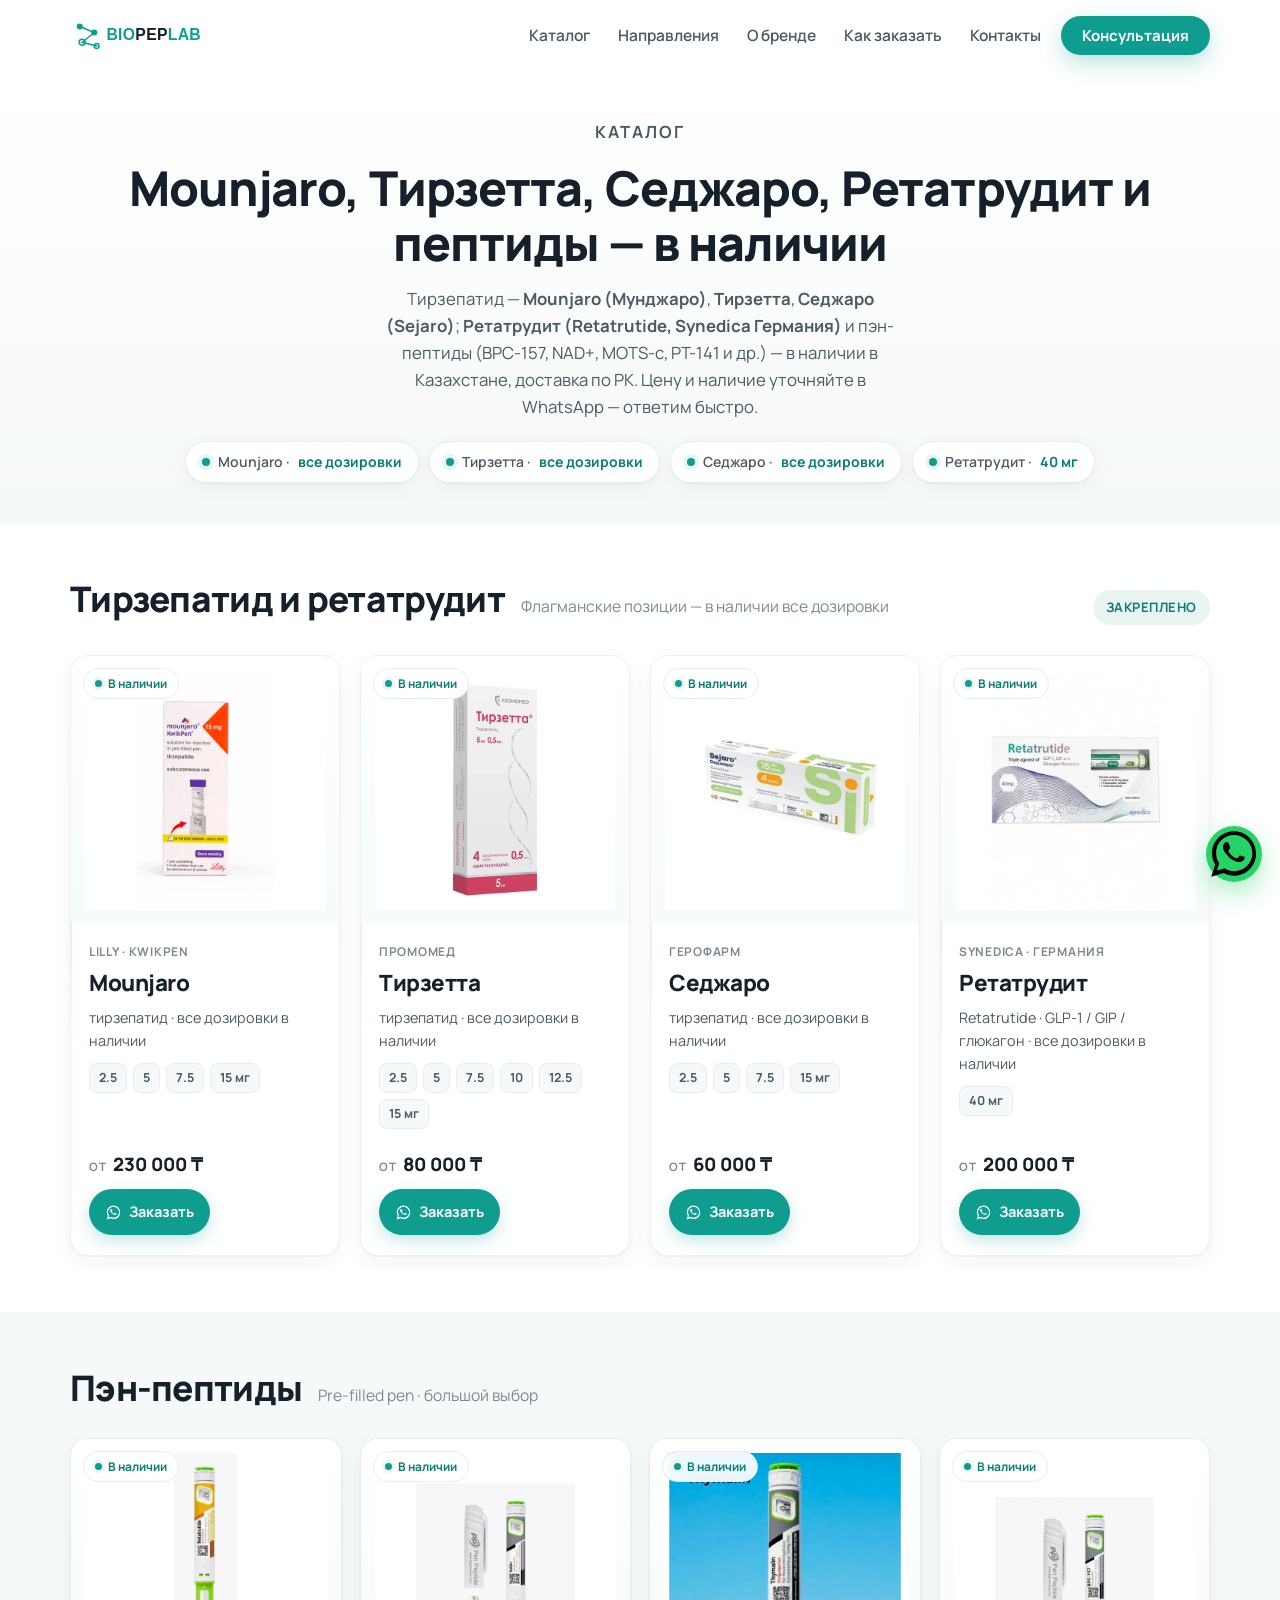
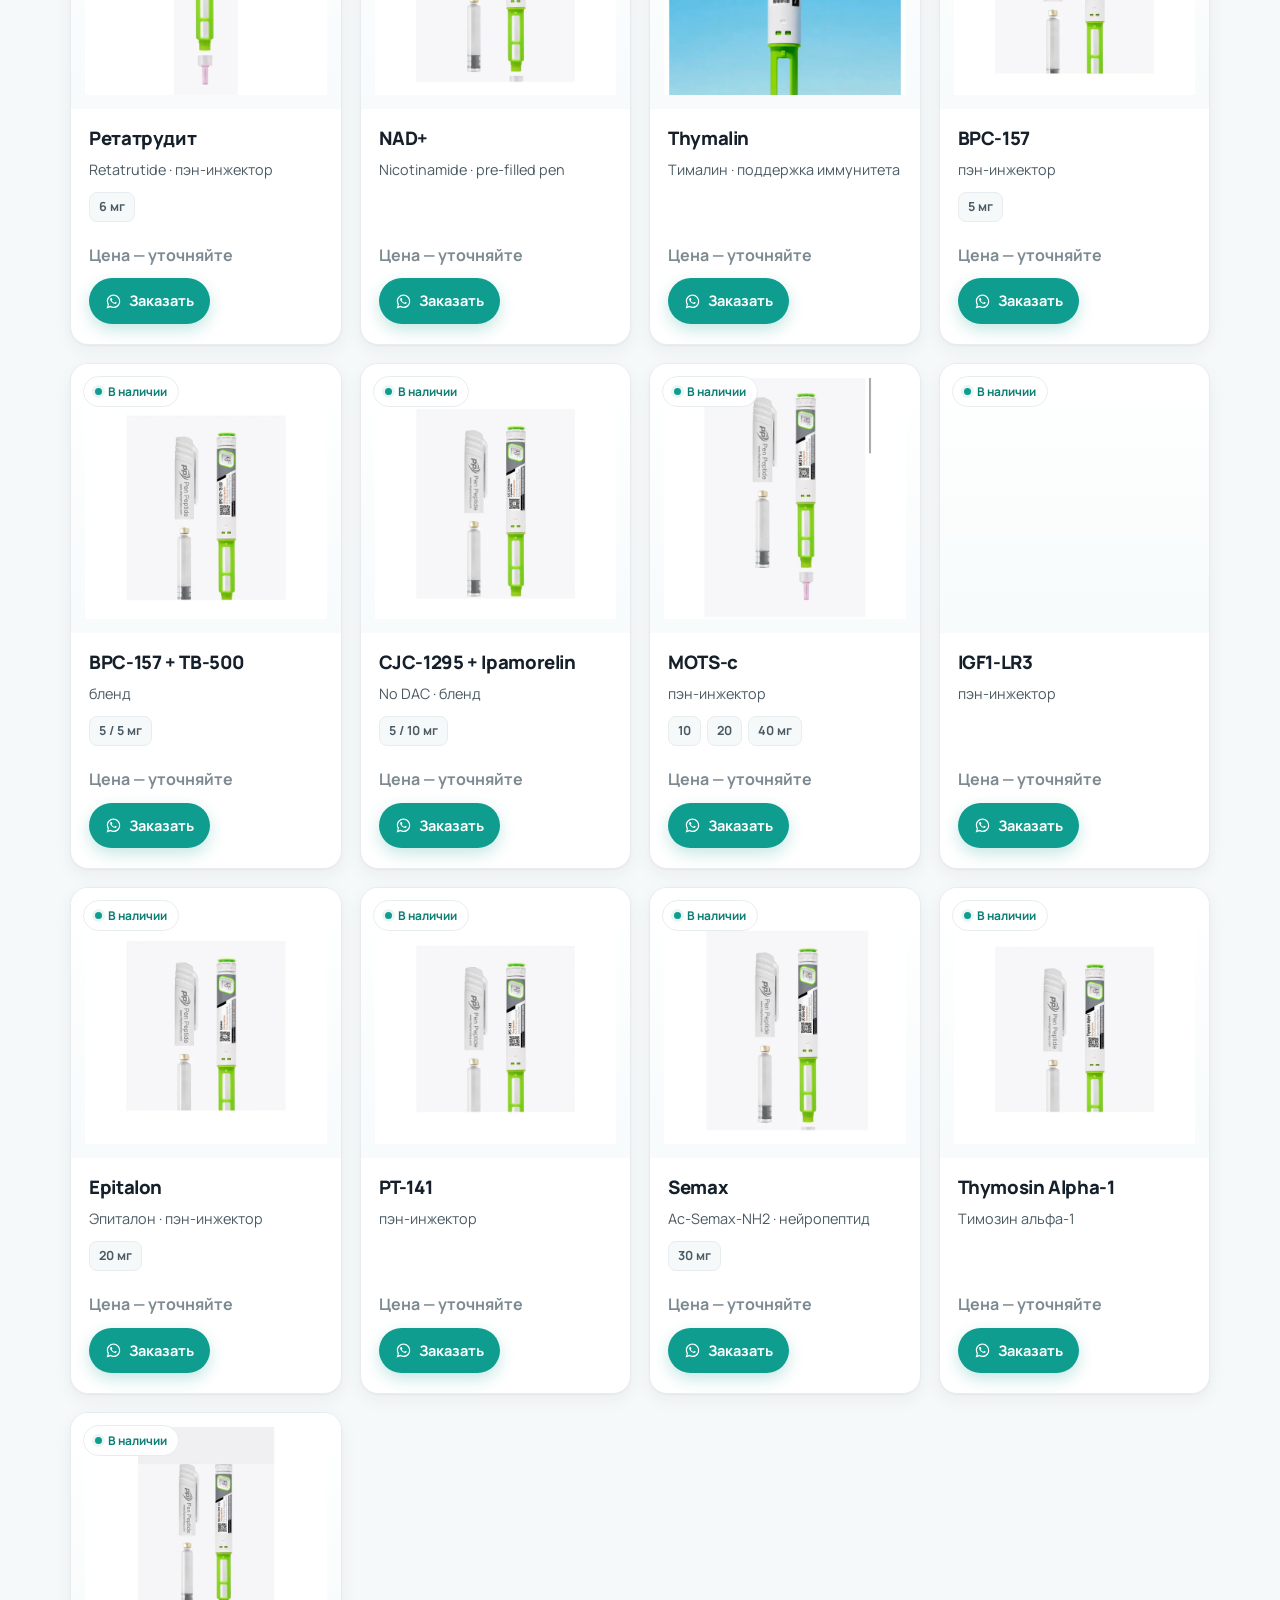
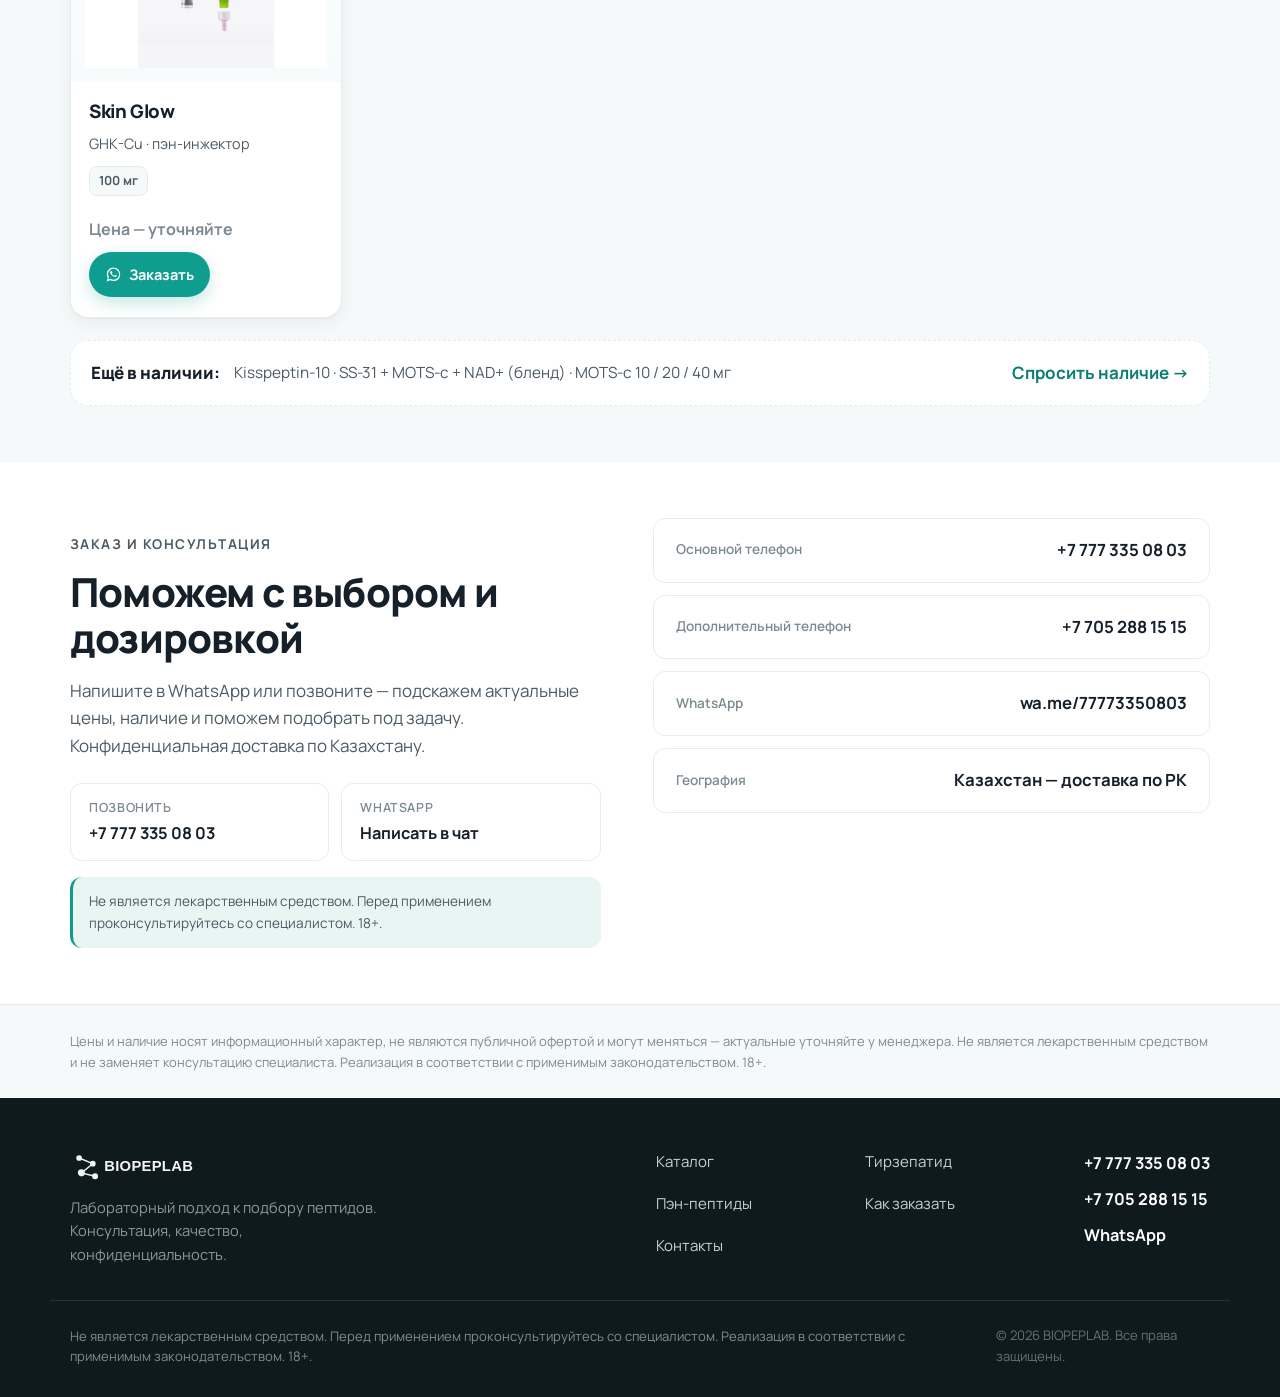
==== commit 6cfa4289: "Каталог: цены featured (Mounjaro 230т, Тирзетта 80т, Седжаро 60т, Ретатрудит 200т) + SEO под названи" ====
--- a/catalog.html
+++ b/catalog.html
@@ -3,14 +3,15 @@
 <head>
 <meta charset="UTF-8">
 <meta name="viewport" content="width=device-width, initial-scale=1">
-<title>Каталог — BIOPEPLAB · товары и наличие</title>
-<meta name="description" content="Каталог BIOPEPLAB: тирзепатид (Mounjaro, Тирзетта, Седжаро), ретатрутид и пэн-пептиды. Наличие и цены — уточняйте в WhatsApp. Доставка по Казахстану.">
+<title>Купить Mounjaro, Тирзетта, Седжаро, Ретатрудит в Казахстане — цены и наличие | BIOPEPLAB</title>
+<meta name="description" content="Mounjaro (Мунджаро) от 230 000 ₸, Тирзетта от 80 000 ₸, Седжаро (Sejaro) от 60 000 ₸, Ретатрудит (Retatrutide, Synedica Германия) от 200 000 ₸. Тирзепатид, ретатрутид и пэн-пептиды в наличии. Доставка по Казахстану, Астана — заказ в WhatsApp.">
+<meta name="keywords" content="Mounjaro, Мунджаро, купить Mounjaro, Mounjaro Казахстан, Mounjaro Астана, Тирзетта, Tirzetta, Седжаро, Sejaro, Ретатрудит, Retatrutide, тирзепатид, tirzepatide, купить тирзепатид, ретатрутид, пептиды Казахстан, BPC-157, NAD+, MOTS-c, PT-141, Epitalon, Thymalin, Semax, CJC-1295, Ipamorelin, IGF1-LR3, Skin Glow GHK-Cu, пэн-пептиды, BIOPEPLAB">
 <meta name="robots" content="index, follow">
 <link rel="canonical" href="https://ali-hub-01.github.io/biopeplab/catalog.html">
 <meta property="og:type" content="website">
 <meta property="og:site_name" content="BIOPEPLAB">
-<meta property="og:title" content="Каталог BIOPEPLAB — товары и наличие">
-<meta property="og:description" content="Тирзепатид, ретатрутид и пэн-пептиды. Наличие и цены — в WhatsApp. Доставка по Казахстану.">
+<meta property="og:title" content="Купить Mounjaro, Тирзетта, Седжаро, Ретатрудит — цены | BIOPEPLAB">
+<meta property="og:description" content="Mounjaro от 230 000 ₸, Тирзетта от 80 000 ₸, Седжаро от 60 000 ₸, Ретатрудит (Synedica Германия) от 200 000 ₸. Тирзепатид, ретатрутид и пэн-пептиды. Доставка по Казахстану.">
 <meta property="og:url" content="https://ali-hub-01.github.io/biopeplab/catalog.html">
 <meta property="og:image" content="https://ali-hub-01.github.io/biopeplab/assets/og-image.jpg">
 <meta property="og:locale" content="ru_RU">
@@ -21,6 +22,19 @@
 <link rel="preconnect" href="https://fonts.gstatic.com" crossorigin>
 <link href="https://fonts.googleapis.com/css2?family=Manrope:wght@400;500;600;700;800&display=swap" rel="stylesheet">
 <link rel="stylesheet" href="styles.css">
+<script type="application/ld+json">
+{
+  "@context": "https://schema.org",
+  "@type": "ItemList",
+  "name": "Каталог препаратов BIOPEPLAB",
+  "itemListElement": [
+    {"@type":"Product","name":"Mounjaro (Мунджаро) — тирзепатид","brand":"Lilly","category":"Тирзепатид","image":"https://ali-hub-01.github.io/biopeplab/assets/catalog/mounjaro.webp","offers":{"@type":"Offer","priceCurrency":"KZT","price":"230000","availability":"https://schema.org/InStock","url":"https://ali-hub-01.github.io/biopeplab/catalog.html","seller":{"@type":"Organization","name":"BIOPEPLAB"}}},
+    {"@type":"Product","name":"Тирзетта (Tirzetta) — тирзепатид","brand":"Промомед","category":"Тирзепатид","image":"https://ali-hub-01.github.io/biopeplab/assets/catalog/tirzetta.webp","offers":{"@type":"Offer","priceCurrency":"KZT","price":"80000","availability":"https://schema.org/InStock","url":"https://ali-hub-01.github.io/biopeplab/catalog.html","seller":{"@type":"Organization","name":"BIOPEPLAB"}}},
+    {"@type":"Product","name":"Седжаро (Sejaro) — тирзепатид","brand":"Герофарм","category":"Тирзепатид","image":"https://ali-hub-01.github.io/biopeplab/assets/catalog/sejaro.webp","offers":{"@type":"Offer","priceCurrency":"KZT","price":"60000","availability":"https://schema.org/InStock","url":"https://ali-hub-01.github.io/biopeplab/catalog.html","seller":{"@type":"Organization","name":"BIOPEPLAB"}}},
+    {"@type":"Product","name":"Ретатрудит (Retatrutide) 40 мг — Synedica, Германия","brand":"Synedica","category":"Ретатрутид","image":"https://ali-hub-01.github.io/biopeplab/assets/catalog/retatrutide-40.webp","offers":{"@type":"Offer","priceCurrency":"KZT","price":"200000","availability":"https://schema.org/InStock","url":"https://ali-hub-01.github.io/biopeplab/catalog.html","seller":{"@type":"Organization","name":"BIOPEPLAB"}}}
+  ]
+}
+</script>
 </head>
 <body>
 
@@ -58,8 +72,8 @@
   <section class="cat-hero">
     <div class="wrap">
       <p class="kicker">Каталог</p>
-      <h1>Товары и наличие — без лишнего</h1>
-      <p>Тирзепатид, ретатрутид и пэн-пептиды. Актуальные позиции ниже. Цену и наличие уточняйте в WhatsApp — ответим быстро.</p>
+      <h1>Mounjaro, Тирзетта, Седжаро, Ретатрудит и пептиды — в наличии</h1>
+      <p>Тирзепатид — <strong>Mounjaro (Мунджаро)</strong>, <strong>Тирзетта</strong>, <strong>Седжаро (Sejaro)</strong>; <strong>Ретатрудит (Retatrutide, Synedica Германия)</strong> и пэн-пептиды (BPC-157, NAD+, MOTS-c, PT-141 и др.) — в наличии в Казахстане, доставка по РК. Цену и наличие уточняйте в WhatsApp — ответим быстро.</p>
       <div class="cat-hero-badges">
         <span class="cat-tag"><span class="dot"></span>Mounjaro · <b>все дозировки</b></span>
         <span class="cat-tag"><span class="dot"></span>Тирзетта · <b>все дозировки</b></span>
@@ -85,7 +99,7 @@
           <h3>Mounjaro</h3>
           <p class="prod-sub">тирзепатид · все дозировки в наличии</p>
           <div class="doses"><span class="dose">2.5</span><span class="dose">5</span><span class="dose">7.5</span><span class="dose">15 мг</span></div>
-          <div class="prod-foot"><span class="price"><small>от</small> … ₸</span>
+          <div class="prod-foot"><span class="price"><small>от</small> 230 000 ₸</span>
             <a class="order" href="https://wa.me/77773350803?text=%D0%97%D0%B4%D1%80%D0%B0%D0%B2%D1%81%D1%82%D0%B2%D1%83%D0%B9%D1%82%D0%B5%21%20%D0%98%D0%BD%D1%82%D0%B5%D1%80%D0%B5%D1%81%D1%83%D0%B5%D1%82%20Mounjaro%20%28%D1%82%D0%B8%D1%80%D0%B7%D0%B5%D0%BF%D0%B0%D1%82%D0%B8%D0%B4%29.%20%D0%9F%D0%BE%D0%B4%D1%81%D0%BA%D0%B0%D0%B6%D0%B8%D1%82%D0%B5%20%D1%86%D0%B5%D0%BD%D1%83%20%D0%B8%20%D0%BD%D0%B0%D0%BB%D0%B8%D1%87%D0%B8%D0%B5." target="_blank" rel="noopener"><svg viewBox="0 0 32 32" aria-hidden="true"><path d="M16 3C9 3 3.4 8.6 3.4 15.6c0 2.3.6 4.5 1.8 6.4L3 29l7.2-2.1c1.8 1 3.8 1.5 5.8 1.5 7 0 12.6-5.6 12.6-12.6S23 3 16 3zm0 22.8c-1.8 0-3.5-.5-5-1.4l-.4-.2-4.3 1.2 1.2-4.1-.2-.4c-1-1.6-1.5-3.4-1.5-5.3C5.5 9.8 10.2 5.1 16 5.1s10.5 4.7 10.5 10.5S21.8 25.8 16 25.8zm5.8-7.9c-.3-.2-1.9-.9-2.1-1-.3-.1-.5-.2-.7.2s-.8 1-1 1.2c-.2.2-.4.2-.7.1-.3-.2-1.4-.5-2.6-1.6-1-.9-1.6-1.9-1.8-2.3-.2-.3 0-.5.1-.7.1-.1.3-.4.5-.6.1-.2.2-.3.3-.6.1-.2 0-.4 0-.6-.1-.2-.7-1.7-1-2.3-.3-.6-.5-.5-.7-.5h-.6c-.2 0-.5.1-.8.4-.3.3-1 1-1 2.5s1.1 2.9 1.2 3.1c.2.2 2.1 3.3 5.2 4.6.7.3 1.3.5 1.7.6.7.2 1.4.2 1.9.1.6-.1 1.9-.8 2.1-1.5.3-.7.3-1.4.2-1.5-.1-.2-.3-.3-.6-.4z"/></svg>Заказать</a></div>
         </div>
       </article>
@@ -97,7 +111,7 @@
           <h3>Тирзетта</h3>
           <p class="prod-sub">тирзепатид · все дозировки в наличии</p>
           <div class="doses"><span class="dose">2.5</span><span class="dose">5</span><span class="dose">7.5</span><span class="dose">10</span><span class="dose">12.5</span><span class="dose">15 мг</span></div>
-          <div class="prod-foot"><span class="price"><small>от</small> … ₸</span>
+          <div class="prod-foot"><span class="price"><small>от</small> 80 000 ₸</span>
             <a class="order" href="https://wa.me/77773350803?text=%D0%97%D0%B4%D1%80%D0%B0%D0%B2%D1%81%D1%82%D0%B2%D1%83%D0%B9%D1%82%D0%B5%21%20%D0%98%D0%BD%D1%82%D0%B5%D1%80%D0%B5%D1%81%D1%83%D0%B5%D1%82%20%D0%A2%D0%B8%D1%80%D0%B7%D0%B5%D1%82%D1%82%D0%B0%20%28%D1%82%D0%B8%D1%80%D0%B7%D0%B5%D0%BF%D0%B0%D1%82%D0%B8%D0%B4%29.%20%D0%9F%D0%BE%D0%B4%D1%81%D0%BA%D0%B0%D0%B6%D0%B8%D1%82%D0%B5%20%D1%86%D0%B5%D0%BD%D1%83%20%D0%B8%20%D0%BD%D0%B0%D0%BB%D0%B8%D1%87%D0%B8%D0%B5." target="_blank" rel="noopener"><svg viewBox="0 0 32 32" aria-hidden="true"><path d="M16 3C9 3 3.4 8.6 3.4 15.6c0 2.3.6 4.5 1.8 6.4L3 29l7.2-2.1c1.8 1 3.8 1.5 5.8 1.5 7 0 12.6-5.6 12.6-12.6S23 3 16 3zm0 22.8c-1.8 0-3.5-.5-5-1.4l-.4-.2-4.3 1.2 1.2-4.1-.2-.4c-1-1.6-1.5-3.4-1.5-5.3C5.5 9.8 10.2 5.1 16 5.1s10.5 4.7 10.5 10.5S21.8 25.8 16 25.8zm5.8-7.9c-.3-.2-1.9-.9-2.1-1-.3-.1-.5-.2-.7.2s-.8 1-1 1.2c-.2.2-.4.2-.7.1-.3-.2-1.4-.5-2.6-1.6-1-.9-1.6-1.9-1.8-2.3-.2-.3 0-.5.1-.7.1-.1.3-.4.5-.6.1-.2.2-.3.3-.6.1-.2 0-.4 0-.6-.1-.2-.7-1.7-1-2.3-.3-.6-.5-.5-.7-.5h-.6c-.2 0-.5.1-.8.4-.3.3-1 1-1 2.5s1.1 2.9 1.2 3.1c.2.2 2.1 3.3 5.2 4.6.7.3 1.3.5 1.7.6.7.2 1.4.2 1.9.1.6-.1 1.9-.8 2.1-1.5.3-.7.3-1.4.2-1.5-.1-.2-.3-.3-.6-.4z"/></svg>Заказать</a></div>
         </div>
       </article>
@@ -109,7 +123,7 @@
           <h3>Седжаро</h3>
           <p class="prod-sub">тирзепатид · все дозировки в наличии</p>
           <div class="doses"><span class="dose">2.5</span><span class="dose">5</span><span class="dose">7.5</span><span class="dose">15 мг</span></div>
-          <div class="prod-foot"><span class="price"><small>от</small> … ₸</span>
+          <div class="prod-foot"><span class="price"><small>от</small> 60 000 ₸</span>
             <a class="order" href="https://wa.me/77773350803?text=%D0%97%D0%B4%D1%80%D0%B0%D0%B2%D1%81%D1%82%D0%B2%D1%83%D0%B9%D1%82%D0%B5%21%20%D0%98%D0%BD%D1%82%D0%B5%D1%80%D0%B5%D1%81%D1%83%D0%B5%D1%82%20%D0%A1%D0%B5%D0%B4%D0%B6%D0%B0%D1%80%D0%BE%20/%20Sejaro%20%28%D1%82%D0%B8%D1%80%D0%B7%D0%B5%D0%BF%D0%B0%D1%82%D0%B8%D0%B4%29.%20%D0%9F%D0%BE%D0%B4%D1%81%D0%BA%D0%B0%D0%B6%D0%B8%D1%82%D0%B5%20%D1%86%D0%B5%D0%BD%D1%83%20%D0%B8%20%D0%BD%D0%B0%D0%BB%D0%B8%D1%87%D0%B8%D0%B5." target="_blank" rel="noopener"><svg viewBox="0 0 32 32" aria-hidden="true"><path d="M16 3C9 3 3.4 8.6 3.4 15.6c0 2.3.6 4.5 1.8 6.4L3 29l7.2-2.1c1.8 1 3.8 1.5 5.8 1.5 7 0 12.6-5.6 12.6-12.6S23 3 16 3zm0 22.8c-1.8 0-3.5-.5-5-1.4l-.4-.2-4.3 1.2 1.2-4.1-.2-.4c-1-1.6-1.5-3.4-1.5-5.3C5.5 9.8 10.2 5.1 16 5.1s10.5 4.7 10.5 10.5S21.8 25.8 16 25.8zm5.8-7.9c-.3-.2-1.9-.9-2.1-1-.3-.1-.5-.2-.7.2s-.8 1-1 1.2c-.2.2-.4.2-.7.1-.3-.2-1.4-.5-2.6-1.6-1-.9-1.6-1.9-1.8-2.3-.2-.3 0-.5.1-.7.1-.1.3-.4.5-.6.1-.2.2-.3.3-.6.1-.2 0-.4 0-.6-.1-.2-.7-1.7-1-2.3-.3-.6-.5-.5-.7-.5h-.6c-.2 0-.5.1-.8.4-.3.3-1 1-1 2.5s1.1 2.9 1.2 3.1c.2.2 2.1 3.3 5.2 4.6.7.3 1.3.5 1.7.6.7.2 1.4.2 1.9.1.6-.1 1.9-.8 2.1-1.5.3-.7.3-1.4.2-1.5-.1-.2-.3-.3-.6-.4z"/></svg>Заказать</a></div>
         </div>
       </article>
@@ -121,7 +135,7 @@
           <h3>Ретатрудит</h3>
           <p class="prod-sub">Retatrutide · GLP-1 / GIP / глюкагон · все дозировки в наличии</p>
           <div class="doses"><span class="dose">40 мг</span></div>
-          <div class="prod-foot"><span class="price"><small>от</small> … ₸</span>
+          <div class="prod-foot"><span class="price"><small>от</small> 200 000 ₸</span>
             <a class="order" href="https://wa.me/77773350803?text=%D0%97%D0%B4%D1%80%D0%B0%D0%B2%D1%81%D1%82%D0%B2%D1%83%D0%B9%D1%82%D0%B5%21%20%D0%98%D0%BD%D1%82%D0%B5%D1%80%D0%B5%D1%81%D1%83%D0%B5%D1%82%20%D0%A0%D0%B5%D1%82%D0%B0%D1%82%D1%80%D1%83%D0%B4%D0%B8%D1%82%2040%20%D0%BC%D0%B3%20%28Retatrutide%2C%20%D0%93%D0%B5%D1%80%D0%BC%D0%B0%D0%BD%D0%B8%D1%8F%29.%20%D0%9F%D0%BE%D0%B4%D1%81%D0%BA%D0%B0%D0%B6%D0%B8%D1%82%D0%B5%20%D1%86%D0%B5%D0%BD%D1%83%20%D0%B8%20%D0%BD%D0%B0%D0%BB%D0%B8%D1%87%D0%B8%D0%B5." target="_blank" rel="noopener"><svg viewBox="0 0 32 32" aria-hidden="true"><path d="M16 3C9 3 3.4 8.6 3.4 15.6c0 2.3.6 4.5 1.8 6.4L3 29l7.2-2.1c1.8 1 3.8 1.5 5.8 1.5 7 0 12.6-5.6 12.6-12.6S23 3 16 3zm0 22.8c-1.8 0-3.5-.5-5-1.4l-.4-.2-4.3 1.2 1.2-4.1-.2-.4c-1-1.6-1.5-3.4-1.5-5.3C5.5 9.8 10.2 5.1 16 5.1s10.5 4.7 10.5 10.5S21.8 25.8 16 25.8zm5.8-7.9c-.3-.2-1.9-.9-2.1-1-.3-.1-.5-.2-.7.2s-.8 1-1 1.2c-.2.2-.4.2-.7.1-.3-.2-1.4-.5-2.6-1.6-1-.9-1.6-1.9-1.8-2.3-.2-.3 0-.5.1-.7.1-.1.3-.4.5-.6.1-.2.2-.3.3-.6.1-.2 0-.4 0-.6-.1-.2-.7-1.7-1-2.3-.3-.6-.5-.5-.7-.5h-.6c-.2 0-.5.1-.8.4-.3.3-1 1-1 2.5s1.1 2.9 1.2 3.1c.2.2 2.1 3.3 5.2 4.6.7.3 1.3.5 1.7.6.7.2 1.4.2 1.9.1.6-.1 1.9-.8 2.1-1.5.3-.7.3-1.4.2-1.5-.1-.2-.3-.3-.6-.4z"/></svg>Заказать</a></div>
         </div>
       </article>
@@ -143,7 +157,7 @@
           <h3>Ретатрудит</h3>
           <p class="prod-sub">Retatrutide · пэн-инжектор</p>
           <div class="doses"><span class="dose">6 мг</span></div>
-          <div class="prod-foot"><span class="price"><small>от</small> … ₸</span>
+          <div class="prod-foot"><span class="price price--ask">Цена — уточняйте</span>
             <a class="order" href="https://wa.me/77773350803?text=%D0%97%D0%B4%D1%80%D0%B0%D0%B2%D1%81%D1%82%D0%B2%D1%83%D0%B9%D1%82%D0%B5%21%20%D0%98%D0%BD%D1%82%D0%B5%D1%80%D0%B5%D1%81%D1%83%D0%B5%D1%82%20%D0%A0%D0%B5%D1%82%D0%B0%D1%82%D1%80%D1%83%D0%B4%D0%B8%D1%82%20%28%D0%BF%D1%8D%D0%BD%2C%20Retatrutide%29.%20%D0%9F%D0%BE%D0%B4%D1%81%D0%BA%D0%B0%D0%B6%D0%B8%D1%82%D0%B5%20%D1%86%D0%B5%D0%BD%D1%83%20%D0%B8%20%D0%BD%D0%B0%D0%BB%D0%B8%D1%87%D0%B8%D0%B5." target="_blank" rel="noopener"><svg viewBox="0 0 32 32" aria-hidden="true"><path d="M16 3C9 3 3.4 8.6 3.4 15.6c0 2.3.6 4.5 1.8 6.4L3 29l7.2-2.1c1.8 1 3.8 1.5 5.8 1.5 7 0 12.6-5.6 12.6-12.6S23 3 16 3zm0 22.8c-1.8 0-3.5-.5-5-1.4l-.4-.2-4.3 1.2 1.2-4.1-.2-.4c-1-1.6-1.5-3.4-1.5-5.3C5.5 9.8 10.2 5.1 16 5.1s10.5 4.7 10.5 10.5S21.8 25.8 16 25.8zm5.8-7.9c-.3-.2-1.9-.9-2.1-1-.3-.1-.5-.2-.7.2s-.8 1-1 1.2c-.2.2-.4.2-.7.1-.3-.2-1.4-.5-2.6-1.6-1-.9-1.6-1.9-1.8-2.3-.2-.3 0-.5.1-.7.1-.1.3-.4.5-.6.1-.2.2-.3.3-.6.1-.2 0-.4 0-.6-.1-.2-.7-1.7-1-2.3-.3-.6-.5-.5-.7-.5h-.6c-.2 0-.5.1-.8.4-.3.3-1 1-1 2.5s1.1 2.9 1.2 3.1c.2.2 2.1 3.3 5.2 4.6.7.3 1.3.5 1.7.6.7.2 1.4.2 1.9.1.6-.1 1.9-.8 2.1-1.5.3-.7.3-1.4.2-1.5-.1-.2-.3-.3-.6-.4z"/></svg>Заказать</a></div>
         </div>
       </article>
@@ -154,7 +168,7 @@
           <h3>NAD+</h3>
           <p class="prod-sub">Nicotinamide · pre-filled pen</p>
           
-          <div class="prod-foot"><span class="price"><small>от</small> … ₸</span>
+          <div class="prod-foot"><span class="price price--ask">Цена — уточняйте</span>
             <a class="order" href="https://wa.me/77773350803?text=%D0%97%D0%B4%D1%80%D0%B0%D0%B2%D1%81%D1%82%D0%B2%D1%83%D0%B9%D1%82%D0%B5%21%20%D0%98%D0%BD%D1%82%D0%B5%D1%80%D0%B5%D1%81%D1%83%D0%B5%D1%82%20NAD%2B%20%28Nicotinamide%29.%20%D0%9F%D0%BE%D0%B4%D1%81%D0%BA%D0%B0%D0%B6%D0%B8%D1%82%D0%B5%20%D1%86%D0%B5%D0%BD%D1%83%20%D0%B8%20%D0%BD%D0%B0%D0%BB%D0%B8%D1%87%D0%B8%D0%B5." target="_blank" rel="noopener"><svg viewBox="0 0 32 32" aria-hidden="true"><path d="M16 3C9 3 3.4 8.6 3.4 15.6c0 2.3.6 4.5 1.8 6.4L3 29l7.2-2.1c1.8 1 3.8 1.5 5.8 1.5 7 0 12.6-5.6 12.6-12.6S23 3 16 3zm0 22.8c-1.8 0-3.5-.5-5-1.4l-.4-.2-4.3 1.2 1.2-4.1-.2-.4c-1-1.6-1.5-3.4-1.5-5.3C5.5 9.8 10.2 5.1 16 5.1s10.5 4.7 10.5 10.5S21.8 25.8 16 25.8zm5.8-7.9c-.3-.2-1.9-.9-2.1-1-.3-.1-.5-.2-.7.2s-.8 1-1 1.2c-.2.2-.4.2-.7.1-.3-.2-1.4-.5-2.6-1.6-1-.9-1.6-1.9-1.8-2.3-.2-.3 0-.5.1-.7.1-.1.3-.4.5-.6.1-.2.2-.3.3-.6.1-.2 0-.4 0-.6-.1-.2-.7-1.7-1-2.3-.3-.6-.5-.5-.7-.5h-.6c-.2 0-.5.1-.8.4-.3.3-1 1-1 2.5s1.1 2.9 1.2 3.1c.2.2 2.1 3.3 5.2 4.6.7.3 1.3.5 1.7.6.7.2 1.4.2 1.9.1.6-.1 1.9-.8 2.1-1.5.3-.7.3-1.4.2-1.5-.1-.2-.3-.3-.6-.4z"/></svg>Заказать</a></div>
         </div>
       </article>
@@ -165,7 +179,7 @@
           <h3>Thymalin</h3>
           <p class="prod-sub">Тималин · поддержка иммунитета</p>
           
-          <div class="prod-foot"><span class="price"><small>от</small> … ₸</span>
+          <div class="prod-foot"><span class="price price--ask">Цена — уточняйте</span>
             <a class="order" href="https://wa.me/77773350803?text=%D0%97%D0%B4%D1%80%D0%B0%D0%B2%D1%81%D1%82%D0%B2%D1%83%D0%B9%D1%82%D0%B5%21%20%D0%98%D0%BD%D1%82%D0%B5%D1%80%D0%B5%D1%81%D1%83%D0%B5%D1%82%20Thymalin%20%28%D0%A2%D0%B8%D0%BC%D0%B0%D0%BB%D0%B8%D0%BD%29.%20%D0%9F%D0%BE%D0%B4%D1%81%D0%BA%D0%B0%D0%B6%D0%B8%D1%82%D0%B5%20%D1%86%D0%B5%D0%BD%D1%83%20%D0%B8%20%D0%BD%D0%B0%D0%BB%D0%B8%D1%87%D0%B8%D0%B5." target="_blank" rel="noopener"><svg viewBox="0 0 32 32" aria-hidden="true"><path d="M16 3C9 3 3.4 8.6 3.4 15.6c0 2.3.6 4.5 1.8 6.4L3 29l7.2-2.1c1.8 1 3.8 1.5 5.8 1.5 7 0 12.6-5.6 12.6-12.6S23 3 16 3zm0 22.8c-1.8 0-3.5-.5-5-1.4l-.4-.2-4.3 1.2 1.2-4.1-.2-.4c-1-1.6-1.5-3.4-1.5-5.3C5.5 9.8 10.2 5.1 16 5.1s10.5 4.7 10.5 10.5S21.8 25.8 16 25.8zm5.8-7.9c-.3-.2-1.9-.9-2.1-1-.3-.1-.5-.2-.7.2s-.8 1-1 1.2c-.2.2-.4.2-.7.1-.3-.2-1.4-.5-2.6-1.6-1-.9-1.6-1.9-1.8-2.3-.2-.3 0-.5.1-.7.1-.1.3-.4.5-.6.1-.2.2-.3.3-.6.1-.2 0-.4 0-.6-.1-.2-.7-1.7-1-2.3-.3-.6-.5-.5-.7-.5h-.6c-.2 0-.5.1-.8.4-.3.3-1 1-1 2.5s1.1 2.9 1.2 3.1c.2.2 2.1 3.3 5.2 4.6.7.3 1.3.5 1.7.6.7.2 1.4.2 1.9.1.6-.1 1.9-.8 2.1-1.5.3-.7.3-1.4.2-1.5-.1-.2-.3-.3-.6-.4z"/></svg>Заказать</a></div>
         </div>
       </article>
@@ -176,7 +190,7 @@
           <h3>BPC-157</h3>
           <p class="prod-sub">пэн-инжектор</p>
           <div class="doses"><span class="dose">5 мг</span></div>
-          <div class="prod-foot"><span class="price"><small>от</small> … ₸</span>
+          <div class="prod-foot"><span class="price price--ask">Цена — уточняйте</span>
             <a class="order" href="https://wa.me/77773350803?text=%D0%97%D0%B4%D1%80%D0%B0%D0%B2%D1%81%D1%82%D0%B2%D1%83%D0%B9%D1%82%D0%B5%21%20%D0%98%D0%BD%D1%82%D0%B5%D1%80%D0%B5%D1%81%D1%83%D0%B5%D1%82%20BPC-157.%20%D0%9F%D0%BE%D0%B4%D1%81%D0%BA%D0%B0%D0%B6%D0%B8%D1%82%D0%B5%20%D1%86%D0%B5%D0%BD%D1%83%20%D0%B8%20%D0%BD%D0%B0%D0%BB%D0%B8%D1%87%D0%B8%D0%B5." target="_blank" rel="noopener"><svg viewBox="0 0 32 32" aria-hidden="true"><path d="M16 3C9 3 3.4 8.6 3.4 15.6c0 2.3.6 4.5 1.8 6.4L3 29l7.2-2.1c1.8 1 3.8 1.5 5.8 1.5 7 0 12.6-5.6 12.6-12.6S23 3 16 3zm0 22.8c-1.8 0-3.5-.5-5-1.4l-.4-.2-4.3 1.2 1.2-4.1-.2-.4c-1-1.6-1.5-3.4-1.5-5.3C5.5 9.8 10.2 5.1 16 5.1s10.5 4.7 10.5 10.5S21.8 25.8 16 25.8zm5.8-7.9c-.3-.2-1.9-.9-2.1-1-.3-.1-.5-.2-.7.2s-.8 1-1 1.2c-.2.2-.4.2-.7.1-.3-.2-1.4-.5-2.6-1.6-1-.9-1.6-1.9-1.8-2.3-.2-.3 0-.5.1-.7.1-.1.3-.4.5-.6.1-.2.2-.3.3-.6.1-.2 0-.4 0-.6-.1-.2-.7-1.7-1-2.3-.3-.6-.5-.5-.7-.5h-.6c-.2 0-.5.1-.8.4-.3.3-1 1-1 2.5s1.1 2.9 1.2 3.1c.2.2 2.1 3.3 5.2 4.6.7.3 1.3.5 1.7.6.7.2 1.4.2 1.9.1.6-.1 1.9-.8 2.1-1.5.3-.7.3-1.4.2-1.5-.1-.2-.3-.3-.6-.4z"/></svg>Заказать</a></div>
         </div>
       </article>
@@ -187,7 +201,7 @@
           <h3>BPC-157 + TB-500</h3>
           <p class="prod-sub">бленд</p>
           <div class="doses"><span class="dose">5 / 5 мг</span></div>
-          <div class="prod-foot"><span class="price"><small>от</small> … ₸</span>
+          <div class="prod-foot"><span class="price price--ask">Цена — уточняйте</span>
             <a class="order" href="https://wa.me/77773350803?text=%D0%97%D0%B4%D1%80%D0%B0%D0%B2%D1%81%D1%82%D0%B2%D1%83%D0%B9%D1%82%D0%B5%21%20%D0%98%D0%BD%D1%82%D0%B5%D1%80%D0%B5%D1%81%D1%83%D0%B5%D1%82%20BPC-157%20%2B%20TB-500%20%28%D0%B1%D0%BB%D0%B5%D0%BD%D0%B4%29.%20%D0%9F%D0%BE%D0%B4%D1%81%D0%BA%D0%B0%D0%B6%D0%B8%D1%82%D0%B5%20%D1%86%D0%B5%D0%BD%D1%83%20%D0%B8%20%D0%BD%D0%B0%D0%BB%D0%B8%D1%87%D0%B8%D0%B5." target="_blank" rel="noopener"><svg viewBox="0 0 32 32" aria-hidden="true"><path d="M16 3C9 3 3.4 8.6 3.4 15.6c0 2.3.6 4.5 1.8 6.4L3 29l7.2-2.1c1.8 1 3.8 1.5 5.8 1.5 7 0 12.6-5.6 12.6-12.6S23 3 16 3zm0 22.8c-1.8 0-3.5-.5-5-1.4l-.4-.2-4.3 1.2 1.2-4.1-.2-.4c-1-1.6-1.5-3.4-1.5-5.3C5.5 9.8 10.2 5.1 16 5.1s10.5 4.7 10.5 10.5S21.8 25.8 16 25.8zm5.8-7.9c-.3-.2-1.9-.9-2.1-1-.3-.1-.5-.2-.7.2s-.8 1-1 1.2c-.2.2-.4.2-.7.1-.3-.2-1.4-.5-2.6-1.6-1-.9-1.6-1.9-1.8-2.3-.2-.3 0-.5.1-.7.1-.1.3-.4.5-.6.1-.2.2-.3.3-.6.1-.2 0-.4 0-.6-.1-.2-.7-1.7-1-2.3-.3-.6-.5-.5-.7-.5h-.6c-.2 0-.5.1-.8.4-.3.3-1 1-1 2.5s1.1 2.9 1.2 3.1c.2.2 2.1 3.3 5.2 4.6.7.3 1.3.5 1.7.6.7.2 1.4.2 1.9.1.6-.1 1.9-.8 2.1-1.5.3-.7.3-1.4.2-1.5-.1-.2-.3-.3-.6-.4z"/></svg>Заказать</a></div>
         </div>
       </article>
@@ -198,7 +212,7 @@
           <h3>CJC-1295 + Ipamorelin</h3>
           <p class="prod-sub">No DAC · бленд</p>
           <div class="doses"><span class="dose">5 / 10 мг</span></div>
-          <div class="prod-foot"><span class="price"><small>от</small> … ₸</span>
+          <div class="prod-foot"><span class="price price--ask">Цена — уточняйте</span>
             <a class="order" href="https://wa.me/77773350803?text=%D0%97%D0%B4%D1%80%D0%B0%D0%B2%D1%81%D1%82%D0%B2%D1%83%D0%B9%D1%82%D0%B5%21%20%D0%98%D0%BD%D1%82%D0%B5%D1%80%D0%B5%D1%81%D1%83%D0%B5%D1%82%20CJC-1295%20No%20DAC%20%2B%20Ipamorelin%20%28%D0%B1%D0%BB%D0%B5%D0%BD%D0%B4%29.%20%D0%9F%D0%BE%D0%B4%D1%81%D0%BA%D0%B0%D0%B6%D0%B8%D1%82%D0%B5%20%D1%86%D0%B5%D0%BD%D1%83%20%D0%B8%20%D0%BD%D0%B0%D0%BB%D0%B8%D1%87%D0%B8%D0%B5." target="_blank" rel="noopener"><svg viewBox="0 0 32 32" aria-hidden="true"><path d="M16 3C9 3 3.4 8.6 3.4 15.6c0 2.3.6 4.5 1.8 6.4L3 29l7.2-2.1c1.8 1 3.8 1.5 5.8 1.5 7 0 12.6-5.6 12.6-12.6S23 3 16 3zm0 22.8c-1.8 0-3.5-.5-5-1.4l-.4-.2-4.3 1.2 1.2-4.1-.2-.4c-1-1.6-1.5-3.4-1.5-5.3C5.5 9.8 10.2 5.1 16 5.1s10.5 4.7 10.5 10.5S21.8 25.8 16 25.8zm5.8-7.9c-.3-.2-1.9-.9-2.1-1-.3-.1-.5-.2-.7.2s-.8 1-1 1.2c-.2.2-.4.2-.7.1-.3-.2-1.4-.5-2.6-1.6-1-.9-1.6-1.9-1.8-2.3-.2-.3 0-.5.1-.7.1-.1.3-.4.5-.6.1-.2.2-.3.3-.6.1-.2 0-.4 0-.6-.1-.2-.7-1.7-1-2.3-.3-.6-.5-.5-.7-.5h-.6c-.2 0-.5.1-.8.4-.3.3-1 1-1 2.5s1.1 2.9 1.2 3.1c.2.2 2.1 3.3 5.2 4.6.7.3 1.3.5 1.7.6.7.2 1.4.2 1.9.1.6-.1 1.9-.8 2.1-1.5.3-.7.3-1.4.2-1.5-.1-.2-.3-.3-.6-.4z"/></svg>Заказать</a></div>
         </div>
       </article>
@@ -209,7 +223,7 @@
           <h3>MOTS-c</h3>
           <p class="prod-sub">пэн-инжектор</p>
           <div class="doses"><span class="dose">10</span><span class="dose">20</span><span class="dose">40 мг</span></div>
-          <div class="prod-foot"><span class="price"><small>от</small> … ₸</span>
+          <div class="prod-foot"><span class="price price--ask">Цена — уточняйте</span>
             <a class="order" href="https://wa.me/77773350803?text=%D0%97%D0%B4%D1%80%D0%B0%D0%B2%D1%81%D1%82%D0%B2%D1%83%D0%B9%D1%82%D0%B5%21%20%D0%98%D0%BD%D1%82%D0%B5%D1%80%D0%B5%D1%81%D1%83%D0%B5%D1%82%20MOTS-c.%20%D0%9F%D0%BE%D0%B4%D1%81%D0%BA%D0%B0%D0%B6%D0%B8%D1%82%D0%B5%20%D1%86%D0%B5%D0%BD%D1%83%20%D0%B8%20%D0%BD%D0%B0%D0%BB%D0%B8%D1%87%D0%B8%D0%B5." target="_blank" rel="noopener"><svg viewBox="0 0 32 32" aria-hidden="true"><path d="M16 3C9 3 3.4 8.6 3.4 15.6c0 2.3.6 4.5 1.8 6.4L3 29l7.2-2.1c1.8 1 3.8 1.5 5.8 1.5 7 0 12.6-5.6 12.6-12.6S23 3 16 3zm0 22.8c-1.8 0-3.5-.5-5-1.4l-.4-.2-4.3 1.2 1.2-4.1-.2-.4c-1-1.6-1.5-3.4-1.5-5.3C5.5 9.8 10.2 5.1 16 5.1s10.5 4.7 10.5 10.5S21.8 25.8 16 25.8zm5.8-7.9c-.3-.2-1.9-.9-2.1-1-.3-.1-.5-.2-.7.2s-.8 1-1 1.2c-.2.2-.4.2-.7.1-.3-.2-1.4-.5-2.6-1.6-1-.9-1.6-1.9-1.8-2.3-.2-.3 0-.5.1-.7.1-.1.3-.4.5-.6.1-.2.2-.3.3-.6.1-.2 0-.4 0-.6-.1-.2-.7-1.7-1-2.3-.3-.6-.5-.5-.7-.5h-.6c-.2 0-.5.1-.8.4-.3.3-1 1-1 2.5s1.1 2.9 1.2 3.1c.2.2 2.1 3.3 5.2 4.6.7.3 1.3.5 1.7.6.7.2 1.4.2 1.9.1.6-.1 1.9-.8 2.1-1.5.3-.7.3-1.4.2-1.5-.1-.2-.3-.3-.6-.4z"/></svg>Заказать</a></div>
         </div>
       </article>
@@ -220,7 +234,7 @@
           <h3>IGF1-LR3</h3>
           <p class="prod-sub">пэн-инжектор</p>
           
-          <div class="prod-foot"><span class="price"><small>от</small> … ₸</span>
+          <div class="prod-foot"><span class="price price--ask">Цена — уточняйте</span>
             <a class="order" href="https://wa.me/77773350803?text=%D0%97%D0%B4%D1%80%D0%B0%D0%B2%D1%81%D1%82%D0%B2%D1%83%D0%B9%D1%82%D0%B5%21%20%D0%98%D0%BD%D1%82%D0%B5%D1%80%D0%B5%D1%81%D1%83%D0%B5%D1%82%20IGF1-LR3.%20%D0%9F%D0%BE%D0%B4%D1%81%D0%BA%D0%B0%D0%B6%D0%B8%D1%82%D0%B5%20%D1%86%D0%B5%D0%BD%D1%83%20%D0%B8%20%D0%BD%D0%B0%D0%BB%D0%B8%D1%87%D0%B8%D0%B5." target="_blank" rel="noopener"><svg viewBox="0 0 32 32" aria-hidden="true"><path d="M16 3C9 3 3.4 8.6 3.4 15.6c0 2.3.6 4.5 1.8 6.4L3 29l7.2-2.1c1.8 1 3.8 1.5 5.8 1.5 7 0 12.6-5.6 12.6-12.6S23 3 16 3zm0 22.8c-1.8 0-3.5-.5-5-1.4l-.4-.2-4.3 1.2 1.2-4.1-.2-.4c-1-1.6-1.5-3.4-1.5-5.3C5.5 9.8 10.2 5.1 16 5.1s10.5 4.7 10.5 10.5S21.8 25.8 16 25.8zm5.8-7.9c-.3-.2-1.9-.9-2.1-1-.3-.1-.5-.2-.7.2s-.8 1-1 1.2c-.2.2-.4.2-.7.1-.3-.2-1.4-.5-2.6-1.6-1-.9-1.6-1.9-1.8-2.3-.2-.3 0-.5.1-.7.1-.1.3-.4.5-.6.1-.2.2-.3.3-.6.1-.2 0-.4 0-.6-.1-.2-.7-1.7-1-2.3-.3-.6-.5-.5-.7-.5h-.6c-.2 0-.5.1-.8.4-.3.3-1 1-1 2.5s1.1 2.9 1.2 3.1c.2.2 2.1 3.3 5.2 4.6.7.3 1.3.5 1.7.6.7.2 1.4.2 1.9.1.6-.1 1.9-.8 2.1-1.5.3-.7.3-1.4.2-1.5-.1-.2-.3-.3-.6-.4z"/></svg>Заказать</a></div>
         </div>
       </article>
@@ -231,7 +245,7 @@
           <h3>Epitalon</h3>
           <p class="prod-sub">Эпиталон · пэн-инжектор</p>
           <div class="doses"><span class="dose">20 мг</span></div>
-          <div class="prod-foot"><span class="price"><small>от</small> … ₸</span>
+          <div class="prod-foot"><span class="price price--ask">Цена — уточняйте</span>
             <a class="order" href="https://wa.me/77773350803?text=%D0%97%D0%B4%D1%80%D0%B0%D0%B2%D1%81%D1%82%D0%B2%D1%83%D0%B9%D1%82%D0%B5%21%20%D0%98%D0%BD%D1%82%D0%B5%D1%80%D0%B5%D1%81%D1%83%D0%B5%D1%82%20Epitalon%20%28%D0%AD%D0%BF%D0%B8%D1%82%D0%B0%D0%BB%D0%BE%D0%BD%29.%20%D0%9F%D0%BE%D0%B4%D1%81%D0%BA%D0%B0%D0%B6%D0%B8%D1%82%D0%B5%20%D1%86%D0%B5%D0%BD%D1%83%20%D0%B8%20%D0%BD%D0%B0%D0%BB%D0%B8%D1%87%D0%B8%D0%B5." target="_blank" rel="noopener"><svg viewBox="0 0 32 32" aria-hidden="true"><path d="M16 3C9 3 3.4 8.6 3.4 15.6c0 2.3.6 4.5 1.8 6.4L3 29l7.2-2.1c1.8 1 3.8 1.5 5.8 1.5 7 0 12.6-5.6 12.6-12.6S23 3 16 3zm0 22.8c-1.8 0-3.5-.5-5-1.4l-.4-.2-4.3 1.2 1.2-4.1-.2-.4c-1-1.6-1.5-3.4-1.5-5.3C5.5 9.8 10.2 5.1 16 5.1s10.5 4.7 10.5 10.5S21.8 25.8 16 25.8zm5.8-7.9c-.3-.2-1.9-.9-2.1-1-.3-.1-.5-.2-.7.2s-.8 1-1 1.2c-.2.2-.4.2-.7.1-.3-.2-1.4-.5-2.6-1.6-1-.9-1.6-1.9-1.8-2.3-.2-.3 0-.5.1-.7.1-.1.3-.4.5-.6.1-.2.2-.3.3-.6.1-.2 0-.4 0-.6-.1-.2-.7-1.7-1-2.3-.3-.6-.5-.5-.7-.5h-.6c-.2 0-.5.1-.8.4-.3.3-1 1-1 2.5s1.1 2.9 1.2 3.1c.2.2 2.1 3.3 5.2 4.6.7.3 1.3.5 1.7.6.7.2 1.4.2 1.9.1.6-.1 1.9-.8 2.1-1.5.3-.7.3-1.4.2-1.5-.1-.2-.3-.3-.6-.4z"/></svg>Заказать</a></div>
         </div>
       </article>
@@ -242,7 +256,7 @@
           <h3>PT-141</h3>
           <p class="prod-sub">пэн-инжектор</p>
           
-          <div class="prod-foot"><span class="price"><small>от</small> … ₸</span>
+          <div class="prod-foot"><span class="price price--ask">Цена — уточняйте</span>
             <a class="order" href="https://wa.me/77773350803?text=%D0%97%D0%B4%D1%80%D0%B0%D0%B2%D1%81%D1%82%D0%B2%D1%83%D0%B9%D1%82%D0%B5%21%20%D0%98%D0%BD%D1%82%D0%B5%D1%80%D0%B5%D1%81%D1%83%D0%B5%D1%82%20PT-141.%20%D0%9F%D0%BE%D0%B4%D1%81%D0%BA%D0%B0%D0%B6%D0%B8%D1%82%D0%B5%20%D1%86%D0%B5%D0%BD%D1%83%20%D0%B8%20%D0%BD%D0%B0%D0%BB%D0%B8%D1%87%D0%B8%D0%B5." target="_blank" rel="noopener"><svg viewBox="0 0 32 32" aria-hidden="true"><path d="M16 3C9 3 3.4 8.6 3.4 15.6c0 2.3.6 4.5 1.8 6.4L3 29l7.2-2.1c1.8 1 3.8 1.5 5.8 1.5 7 0 12.6-5.6 12.6-12.6S23 3 16 3zm0 22.8c-1.8 0-3.5-.5-5-1.4l-.4-.2-4.3 1.2 1.2-4.1-.2-.4c-1-1.6-1.5-3.4-1.5-5.3C5.5 9.8 10.2 5.1 16 5.1s10.5 4.7 10.5 10.5S21.8 25.8 16 25.8zm5.8-7.9c-.3-.2-1.9-.9-2.1-1-.3-.1-.5-.2-.7.2s-.8 1-1 1.2c-.2.2-.4.2-.7.1-.3-.2-1.4-.5-2.6-1.6-1-.9-1.6-1.9-1.8-2.3-.2-.3 0-.5.1-.7.1-.1.3-.4.5-.6.1-.2.2-.3.3-.6.1-.2 0-.4 0-.6-.1-.2-.7-1.7-1-2.3-.3-.6-.5-.5-.7-.5h-.6c-.2 0-.5.1-.8.4-.3.3-1 1-1 2.5s1.1 2.9 1.2 3.1c.2.2 2.1 3.3 5.2 4.6.7.3 1.3.5 1.7.6.7.2 1.4.2 1.9.1.6-.1 1.9-.8 2.1-1.5.3-.7.3-1.4.2-1.5-.1-.2-.3-.3-.6-.4z"/></svg>Заказать</a></div>
         </div>
       </article>
@@ -253,7 +267,7 @@
           <h3>Semax</h3>
           <p class="prod-sub">Ac-Semax-NH2 · нейропептид</p>
           <div class="doses"><span class="dose">30 мг</span></div>
-          <div class="prod-foot"><span class="price"><small>от</small> … ₸</span>
+          <div class="prod-foot"><span class="price price--ask">Цена — уточняйте</span>
             <a class="order" href="https://wa.me/77773350803?text=%D0%97%D0%B4%D1%80%D0%B0%D0%B2%D1%81%D1%82%D0%B2%D1%83%D0%B9%D1%82%D0%B5%21%20%D0%98%D0%BD%D1%82%D0%B5%D1%80%D0%B5%D1%81%D1%83%D0%B5%D1%82%20Semax%20%28Ac-Semax-NH2%29.%20%D0%9F%D0%BE%D0%B4%D1%81%D0%BA%D0%B0%D0%B6%D0%B8%D1%82%D0%B5%20%D1%86%D0%B5%D0%BD%D1%83%20%D0%B8%20%D0%BD%D0%B0%D0%BB%D0%B8%D1%87%D0%B8%D0%B5." target="_blank" rel="noopener"><svg viewBox="0 0 32 32" aria-hidden="true"><path d="M16 3C9 3 3.4 8.6 3.4 15.6c0 2.3.6 4.5 1.8 6.4L3 29l7.2-2.1c1.8 1 3.8 1.5 5.8 1.5 7 0 12.6-5.6 12.6-12.6S23 3 16 3zm0 22.8c-1.8 0-3.5-.5-5-1.4l-.4-.2-4.3 1.2 1.2-4.1-.2-.4c-1-1.6-1.5-3.4-1.5-5.3C5.5 9.8 10.2 5.1 16 5.1s10.5 4.7 10.5 10.5S21.8 25.8 16 25.8zm5.8-7.9c-.3-.2-1.9-.9-2.1-1-.3-.1-.5-.2-.7.2s-.8 1-1 1.2c-.2.2-.4.2-.7.1-.3-.2-1.4-.5-2.6-1.6-1-.9-1.6-1.9-1.8-2.3-.2-.3 0-.5.1-.7.1-.1.3-.4.5-.6.1-.2.2-.3.3-.6.1-.2 0-.4 0-.6-.1-.2-.7-1.7-1-2.3-.3-.6-.5-.5-.7-.5h-.6c-.2 0-.5.1-.8.4-.3.3-1 1-1 2.5s1.1 2.9 1.2 3.1c.2.2 2.1 3.3 5.2 4.6.7.3 1.3.5 1.7.6.7.2 1.4.2 1.9.1.6-.1 1.9-.8 2.1-1.5.3-.7.3-1.4.2-1.5-.1-.2-.3-.3-.6-.4z"/></svg>Заказать</a></div>
         </div>
       </article>
@@ -264,7 +278,7 @@
           <h3>Thymosin Alpha-1</h3>
           <p class="prod-sub">Тимозин альфа-1</p>
           
-          <div class="prod-foot"><span class="price"><small>от</small> … ₸</span>
+          <div class="prod-foot"><span class="price price--ask">Цена — уточняйте</span>
             <a class="order" href="https://wa.me/77773350803?text=%D0%97%D0%B4%D1%80%D0%B0%D0%B2%D1%81%D1%82%D0%B2%D1%83%D0%B9%D1%82%D0%B5%21%20%D0%98%D0%BD%D1%82%D0%B5%D1%80%D0%B5%D1%81%D1%83%D0%B5%D1%82%20Thymosin%20Alpha-1.%20%D0%9F%D0%BE%D0%B4%D1%81%D0%BA%D0%B0%D0%B6%D0%B8%D1%82%D0%B5%20%D1%86%D0%B5%D0%BD%D1%83%20%D0%B8%20%D0%BD%D0%B0%D0%BB%D0%B8%D1%87%D0%B8%D0%B5." target="_blank" rel="noopener"><svg viewBox="0 0 32 32" aria-hidden="true"><path d="M16 3C9 3 3.4 8.6 3.4 15.6c0 2.3.6 4.5 1.8 6.4L3 29l7.2-2.1c1.8 1 3.8 1.5 5.8 1.5 7 0 12.6-5.6 12.6-12.6S23 3 16 3zm0 22.8c-1.8 0-3.5-.5-5-1.4l-.4-.2-4.3 1.2 1.2-4.1-.2-.4c-1-1.6-1.5-3.4-1.5-5.3C5.5 9.8 10.2 5.1 16 5.1s10.5 4.7 10.5 10.5S21.8 25.8 16 25.8zm5.8-7.9c-.3-.2-1.9-.9-2.1-1-.3-.1-.5-.2-.7.2s-.8 1-1 1.2c-.2.2-.4.2-.7.1-.3-.2-1.4-.5-2.6-1.6-1-.9-1.6-1.9-1.8-2.3-.2-.3 0-.5.1-.7.1-.1.3-.4.5-.6.1-.2.2-.3.3-.6.1-.2 0-.4 0-.6-.1-.2-.7-1.7-1-2.3-.3-.6-.5-.5-.7-.5h-.6c-.2 0-.5.1-.8.4-.3.3-1 1-1 2.5s1.1 2.9 1.2 3.1c.2.2 2.1 3.3 5.2 4.6.7.3 1.3.5 1.7.6.7.2 1.4.2 1.9.1.6-.1 1.9-.8 2.1-1.5.3-.7.3-1.4.2-1.5-.1-.2-.3-.3-.6-.4z"/></svg>Заказать</a></div>
         </div>
       </article>
@@ -275,7 +289,7 @@
           <h3>Skin Glow</h3>
           <p class="prod-sub">GHK-Cu · пэн-инжектор</p>
           <div class="doses"><span class="dose">100 мг</span></div>
-          <div class="prod-foot"><span class="price"><small>от</small> … ₸</span>
+          <div class="prod-foot"><span class="price price--ask">Цена — уточняйте</span>
             <a class="order" href="https://wa.me/77773350803?text=%D0%97%D0%B4%D1%80%D0%B0%D0%B2%D1%81%D1%82%D0%B2%D1%83%D0%B9%D1%82%D0%B5%21%20%D0%98%D0%BD%D1%82%D0%B5%D1%80%D0%B5%D1%81%D1%83%D0%B5%D1%82%20Skin%20Glow%20%28GHK-Cu%29.%20%D0%9F%D0%BE%D0%B4%D1%81%D0%BA%D0%B0%D0%B6%D0%B8%D1%82%D0%B5%20%D1%86%D0%B5%D0%BD%D1%83%20%D0%B8%20%D0%BD%D0%B0%D0%BB%D0%B8%D1%87%D0%B8%D0%B5." target="_blank" rel="noopener"><svg viewBox="0 0 32 32" aria-hidden="true"><path d="M16 3C9 3 3.4 8.6 3.4 15.6c0 2.3.6 4.5 1.8 6.4L3 29l7.2-2.1c1.8 1 3.8 1.5 5.8 1.5 7 0 12.6-5.6 12.6-12.6S23 3 16 3zm0 22.8c-1.8 0-3.5-.5-5-1.4l-.4-.2-4.3 1.2 1.2-4.1-.2-.4c-1-1.6-1.5-3.4-1.5-5.3C5.5 9.8 10.2 5.1 16 5.1s10.5 4.7 10.5 10.5S21.8 25.8 16 25.8zm5.8-7.9c-.3-.2-1.9-.9-2.1-1-.3-.1-.5-.2-.7.2s-.8 1-1 1.2c-.2.2-.4.2-.7.1-.3-.2-1.4-.5-2.6-1.6-1-.9-1.6-1.9-1.8-2.3-.2-.3 0-.5.1-.7.1-.1.3-.4.5-.6.1-.2.2-.3.3-.6.1-.2 0-.4 0-.6-.1-.2-.7-1.7-1-2.3-.3-.6-.5-.5-.7-.5h-.6c-.2 0-.5.1-.8.4-.3.3-1 1-1 2.5s1.1 2.9 1.2 3.1c.2.2 2.1 3.3 5.2 4.6.7.3 1.3.5 1.7.6.7.2 1.4.2 1.9.1.6-.1 1.9-.8 2.1-1.5.3-.7.3-1.4.2-1.5-.1-.2-.3-.3-.6-.4z"/></svg>Заказать</a></div>
         </div>
       </article>
--- a/styles.css
+++ b/styles.css
@@ -303,3 +303,6 @@
 @media(min-width:720px){.prod-grid.featured{grid-template-columns:repeat(2,minmax(0,1fr))}}
 @media(min-width:900px){.pen-grid{grid-template-columns:repeat(3,minmax(0,1fr))}}
 @media(min-width:1080px){.prod-grid.featured{grid-template-columns:repeat(4,minmax(0,1fr))}.pen-grid{grid-template-columns:repeat(4,minmax(0,1fr))}}
+
+/* цена «уточняйте» для позиций без фикс. цены */
+.price--ask{ font-size:1rem; font-weight:700; color:var(--ink-mute); white-space:nowrap; }
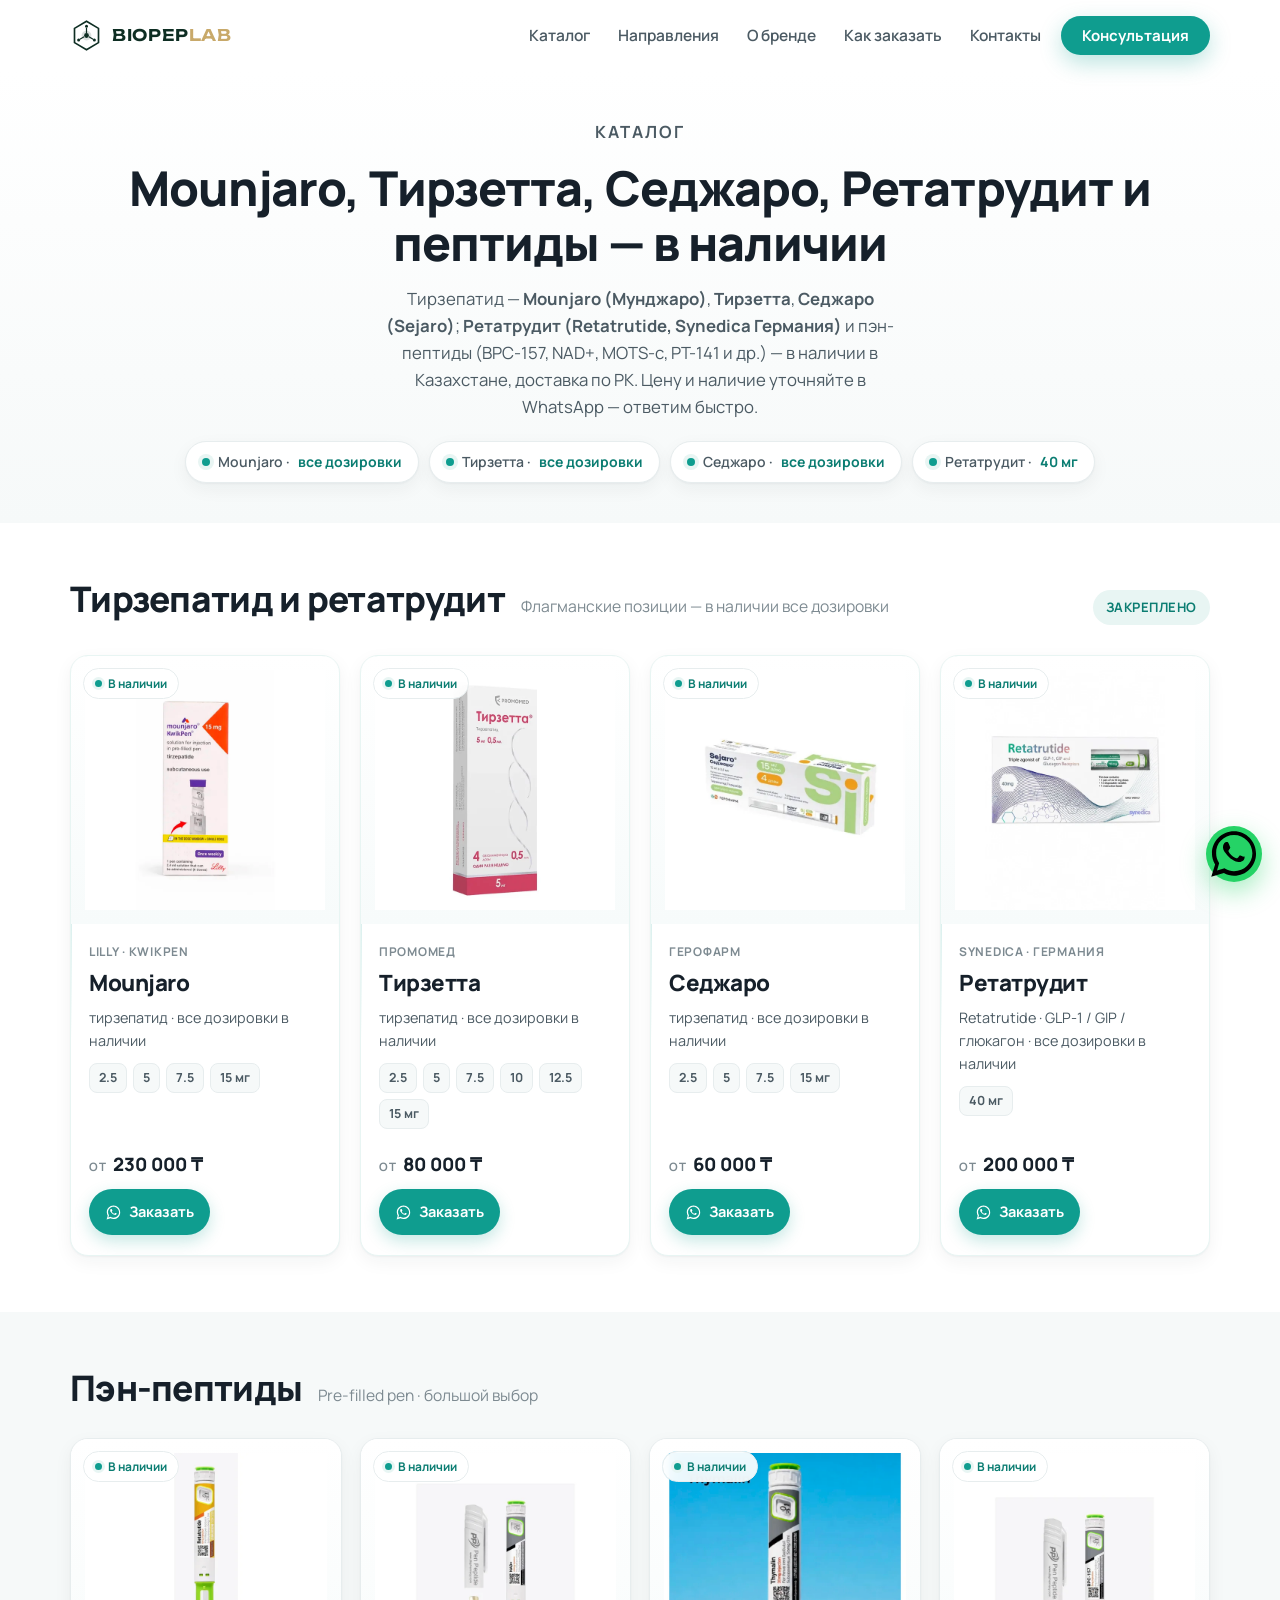
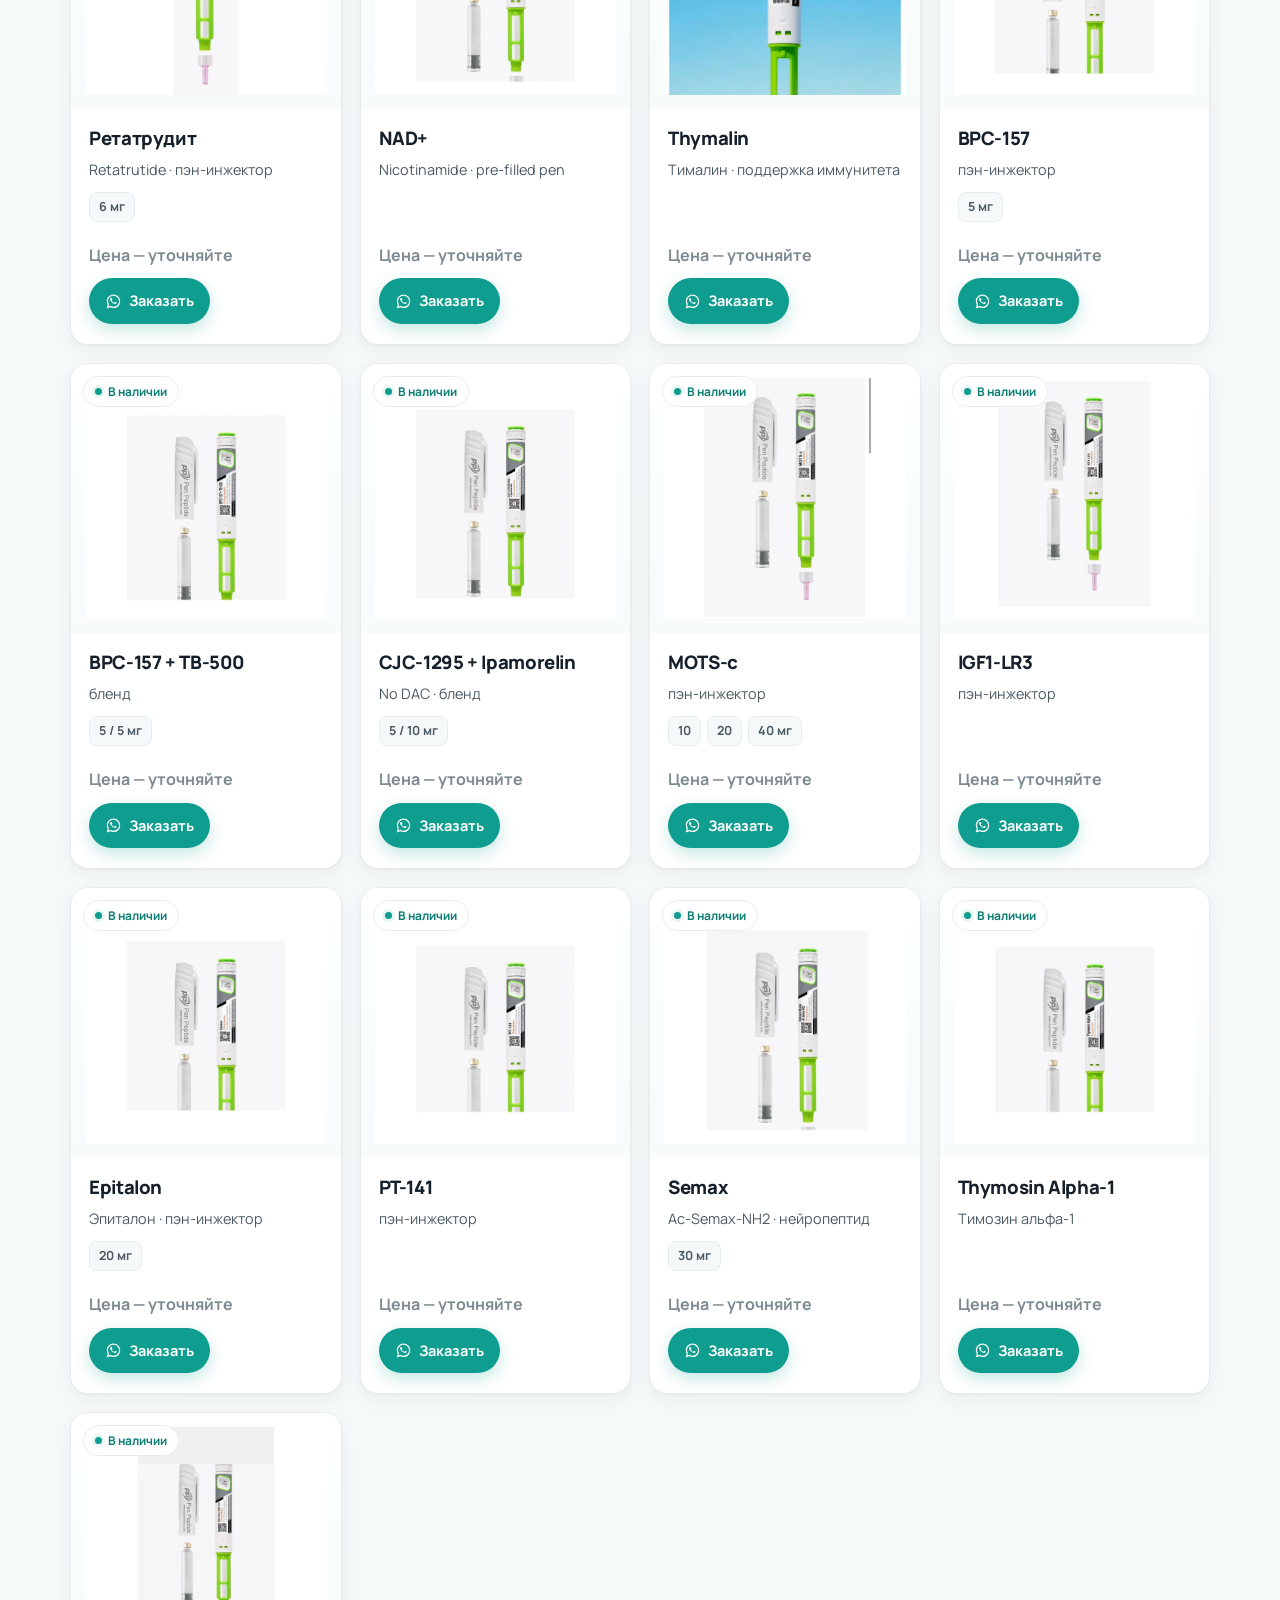
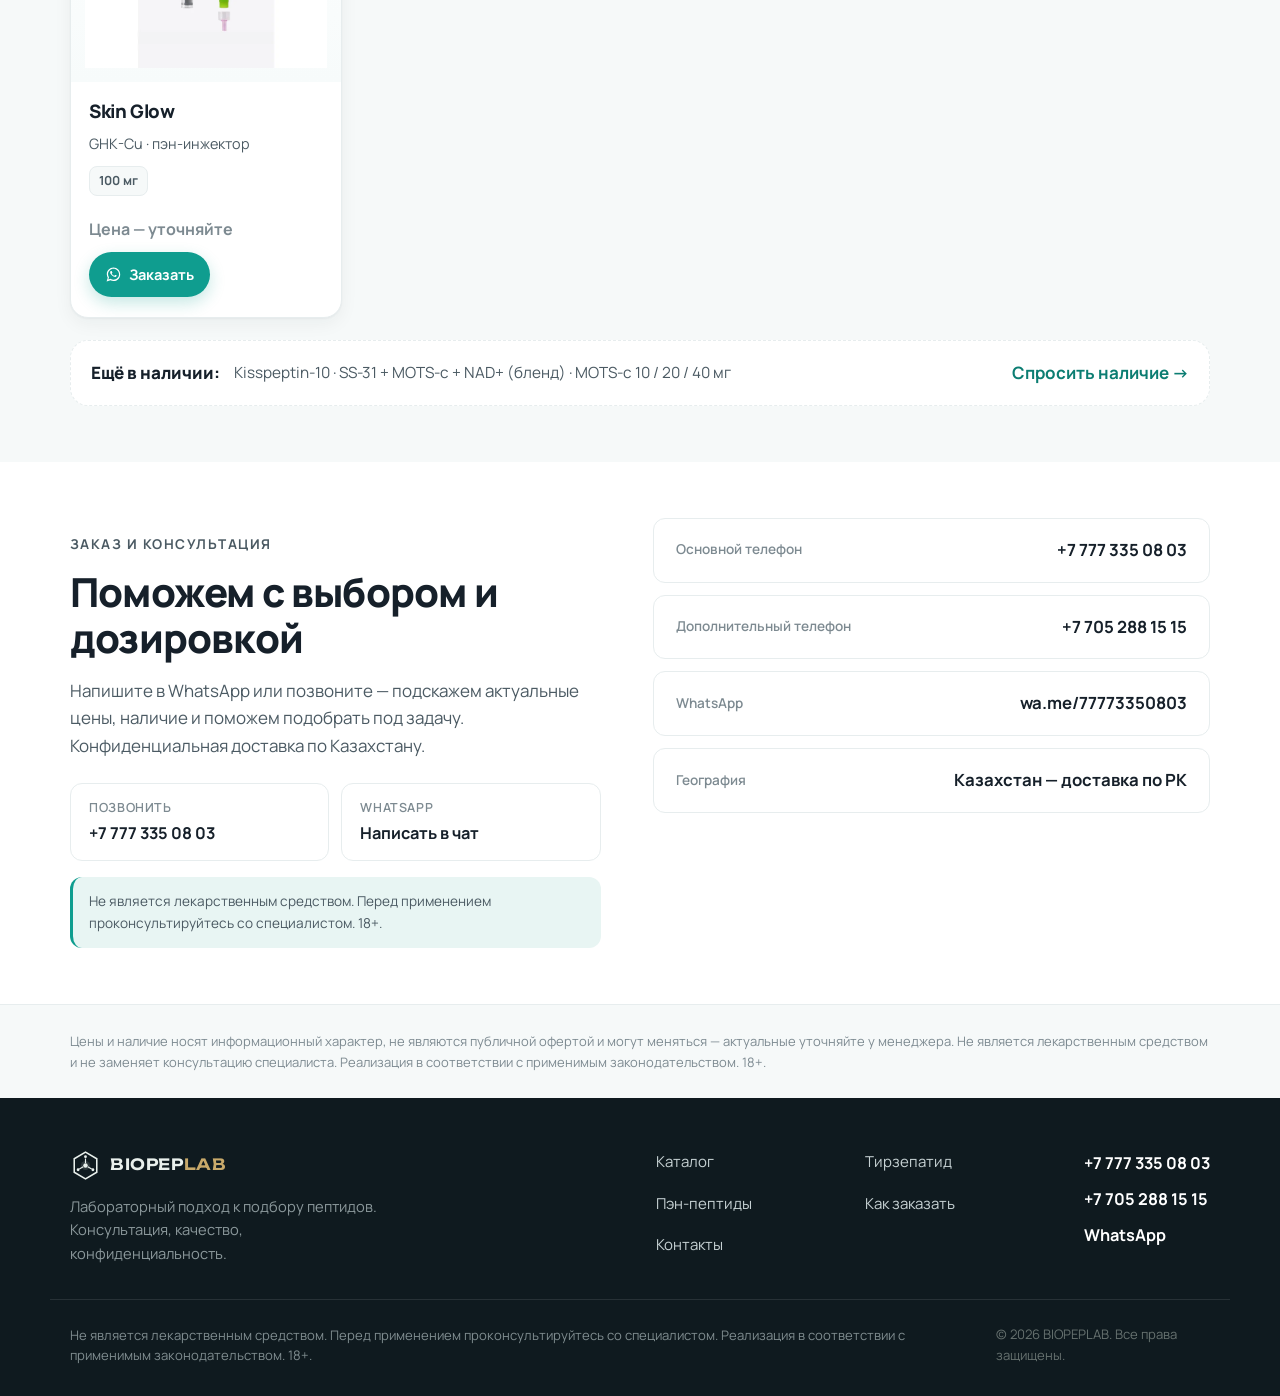
==== commit 191aaf6d: "Единый логотип (как на главной) + растровый favicon для поиска Co-Authored-By: Claude Opus 4.8 <nore" ====
--- a/catalog.html
+++ b/catalog.html
@@ -7,20 +7,22 @@
 <meta name="description" content="Mounjaro (Мунджаро) от 230 000 ₸, Тирзетта от 80 000 ₸, Седжаро (Sejaro) от 60 000 ₸, Ретатрудит (Retatrutide, Synedica Германия) от 200 000 ₸. Тирзепатид, ретатрутид и пэн-пептиды в наличии. Доставка по Казахстану, Астана — заказ в WhatsApp.">
 <meta name="keywords" content="Mounjaro, Мунджаро, купить Mounjaro, Mounjaro Казахстан, Mounjaro Астана, Тирзетта, Tirzetta, Седжаро, Sejaro, Ретатрудит, Retatrutide, тирзепатид, tirzepatide, купить тирзепатид, ретатрутид, пептиды Казахстан, BPC-157, NAD+, MOTS-c, PT-141, Epitalon, Thymalin, Semax, CJC-1295, Ipamorelin, IGF1-LR3, Skin Glow GHK-Cu, пэн-пептиды, BIOPEPLAB">
 <meta name="robots" content="index, follow">
-<link rel="canonical" href="https://ali-hub-01.github.io/biopeplab/catalog.html">
+<link rel="canonical" href="https://shop.biopep-lab.kz/catalog.html">
 <meta property="og:type" content="website">
 <meta property="og:site_name" content="BIOPEPLAB">
 <meta property="og:title" content="Купить Mounjaro, Тирзетта, Седжаро, Ретатрудит — цены | BIOPEPLAB">
 <meta property="og:description" content="Mounjaro от 230 000 ₸, Тирзетта от 80 000 ₸, Седжаро от 60 000 ₸, Ретатрудит (Synedica Германия) от 200 000 ₸. Тирзепатид, ретатрутид и пэн-пептиды. Доставка по Казахстану.">
-<meta property="og:url" content="https://ali-hub-01.github.io/biopeplab/catalog.html">
-<meta property="og:image" content="https://ali-hub-01.github.io/biopeplab/assets/og-image.jpg">
+<meta property="og:url" content="https://shop.biopep-lab.kz/catalog.html">
+<meta property="og:image" content="https://shop.biopep-lab.kz/assets/og-image.jpg">
 <meta property="og:locale" content="ru_RU">
 <meta name="theme-color" content="#ffffff">
+<link rel="icon" href="/favicon.ico" sizes="any">
+<link rel="icon" type="image/png" sizes="32x32" href="assets/favicon-32.png">
 <link rel="icon" href="assets/favicon.svg" type="image/svg+xml">
-<link rel="apple-touch-icon" href="assets/favicon.svg">
+<link rel="apple-touch-icon" href="assets/apple-touch-icon.png">
 <link rel="preconnect" href="https://fonts.googleapis.com">
 <link rel="preconnect" href="https://fonts.gstatic.com" crossorigin>
-<link href="https://fonts.googleapis.com/css2?family=Manrope:wght@400;500;600;700;800&display=swap" rel="stylesheet">
+<link href="https://fonts.googleapis.com/css2?family=Unbounded:wght@400;500;600&family=Manrope:wght@400;500;600;700;800&display=swap" rel="stylesheet">
 <link rel="stylesheet" href="styles.css">
 <script type="application/ld+json">
 {
@@ -28,10 +30,10 @@
   "@type": "ItemList",
   "name": "Каталог препаратов BIOPEPLAB",
   "itemListElement": [
-    {"@type":"Product","name":"Mounjaro (Мунджаро) — тирзепатид","brand":"Lilly","category":"Тирзепатид","image":"https://ali-hub-01.github.io/biopeplab/assets/catalog/mounjaro.webp","offers":{"@type":"Offer","priceCurrency":"KZT","price":"230000","availability":"https://schema.org/InStock","url":"https://ali-hub-01.github.io/biopeplab/catalog.html","seller":{"@type":"Organization","name":"BIOPEPLAB"}}},
-    {"@type":"Product","name":"Тирзетта (Tirzetta) — тирзепатид","brand":"Промомед","category":"Тирзепатид","image":"https://ali-hub-01.github.io/biopeplab/assets/catalog/tirzetta.webp","offers":{"@type":"Offer","priceCurrency":"KZT","price":"80000","availability":"https://schema.org/InStock","url":"https://ali-hub-01.github.io/biopeplab/catalog.html","seller":{"@type":"Organization","name":"BIOPEPLAB"}}},
-    {"@type":"Product","name":"Седжаро (Sejaro) — тирзепатид","brand":"Герофарм","category":"Тирзепатид","image":"https://ali-hub-01.github.io/biopeplab/assets/catalog/sejaro.webp","offers":{"@type":"Offer","priceCurrency":"KZT","price":"60000","availability":"https://schema.org/InStock","url":"https://ali-hub-01.github.io/biopeplab/catalog.html","seller":{"@type":"Organization","name":"BIOPEPLAB"}}},
-    {"@type":"Product","name":"Ретатрудит (Retatrutide) 40 мг — Synedica, Германия","brand":"Synedica","category":"Ретатрутид","image":"https://ali-hub-01.github.io/biopeplab/assets/catalog/retatrutide-40.webp","offers":{"@type":"Offer","priceCurrency":"KZT","price":"200000","availability":"https://schema.org/InStock","url":"https://ali-hub-01.github.io/biopeplab/catalog.html","seller":{"@type":"Organization","name":"BIOPEPLAB"}}}
+    {"@type":"Product","name":"Mounjaro (Мунджаро) — тирзепатид","brand":"Lilly","category":"Тирзепатид","image":"https://shop.biopep-lab.kz/assets/catalog/mounjaro.webp","offers":{"@type":"Offer","priceCurrency":"KZT","price":"230000","availability":"https://schema.org/InStock","url":"https://shop.biopep-lab.kz/catalog.html","seller":{"@type":"Organization","name":"BIOPEPLAB"}}},
+    {"@type":"Product","name":"Тирзетта (Tirzetta) — тирзепатид","brand":"Промомед","category":"Тирзепатид","image":"https://shop.biopep-lab.kz/assets/catalog/tirzetta.webp","offers":{"@type":"Offer","priceCurrency":"KZT","price":"80000","availability":"https://schema.org/InStock","url":"https://shop.biopep-lab.kz/catalog.html","seller":{"@type":"Organization","name":"BIOPEPLAB"}}},
+    {"@type":"Product","name":"Седжаро (Sejaro) — тирзепатид","brand":"Герофарм","category":"Тирзепатид","image":"https://shop.biopep-lab.kz/assets/catalog/sejaro.webp","offers":{"@type":"Offer","priceCurrency":"KZT","price":"60000","availability":"https://schema.org/InStock","url":"https://shop.biopep-lab.kz/catalog.html","seller":{"@type":"Organization","name":"BIOPEPLAB"}}},
+    {"@type":"Product","name":"Ретатрудит (Retatrutide) 40 мг — Synedica, Германия","brand":"Synedica","category":"Ретатрутид","image":"https://shop.biopep-lab.kz/assets/catalog/retatrutide-40.webp","offers":{"@type":"Offer","priceCurrency":"KZT","price":"200000","availability":"https://schema.org/InStock","url":"https://shop.biopep-lab.kz/catalog.html","seller":{"@type":"Organization","name":"BIOPEPLAB"}}}
   ]
 }
 </script>
@@ -43,7 +45,7 @@
 <header class="site-header" id="top">
   <div class="wrap header-inner">
     <a class="brand" href="index.html" aria-label="BIOPEPLAB — на главную">
-      <img src="assets/logo.svg" alt="BIOPEPLAB" width="180" height="34" class="brand-logo">
+      <svg class="logo-mark" viewBox="0 0 44 44" fill="none" aria-hidden="true"><path d="M22 3 38 12.5v19L22 41 6 31.5v-19L22 3Z" stroke="currentColor" stroke-width="2.2"/><circle cx="22" cy="22" r="6.5" fill="currentColor" opacity=".14"/><circle cx="22" cy="22" r="3.2" fill="currentColor"/><circle cx="22" cy="9.5" r="2" fill="currentColor"/><circle cx="32.5" cy="28" r="2" fill="currentColor"/><circle cx="11.5" cy="28" r="2" fill="currentColor"/><path d="M22 12v6.6M30.8 27l-5.6-3.2M13.2 27l5.6-3.2" stroke="currentColor" stroke-width="1.6"/></svg><span class="logo-text">BIOPEP<em>LAB</em></span>
     </a>
     <nav class="nav" aria-label="Основная навигация">
       <a href="catalog.html" aria-current="page">Каталог</a>
@@ -334,7 +336,7 @@
 <footer class="site-footer">
   <div class="wrap footer-inner">
     <div class="footer-brand">
-      <img src="assets/logo.svg" alt="BIOPEPLAB" width="170" height="32">
+      <a class="brand" href="index.html" aria-label="BIOPEPLAB — на главную"><svg class="logo-mark" viewBox="0 0 44 44" fill="none" aria-hidden="true"><path d="M22 3 38 12.5v19L22 41 6 31.5v-19L22 3Z" stroke="currentColor" stroke-width="2.2"/><circle cx="22" cy="22" r="6.5" fill="currentColor" opacity=".14"/><circle cx="22" cy="22" r="3.2" fill="currentColor"/><circle cx="22" cy="9.5" r="2" fill="currentColor"/><circle cx="32.5" cy="28" r="2" fill="currentColor"/><circle cx="11.5" cy="28" r="2" fill="currentColor"/><path d="M22 12v6.6M30.8 27l-5.6-3.2M13.2 27l5.6-3.2" stroke="currentColor" stroke-width="1.6"/></svg><span class="logo-text">BIOPEP<em>LAB</em></span></a>
       <p>Лабораторный подход к подбору пептидов. Консультация, качество, конфиденциальность.</p>
     </div>
     <nav class="footer-nav" aria-label="Навигация в подвале">
--- a/styles.css
+++ b/styles.css
@@ -61,7 +61,10 @@
 .site-header{position:sticky;top:0;z-index:100;background:rgba(255,255,255,.82);backdrop-filter:saturate(180%) blur(14px);border-bottom:1px solid transparent;transition:border-color .3s,box-shadow .3s}
 .site-header.scrolled{border-color:var(--line);box-shadow:0 4px 20px rgba(22,32,42,.05)}
 .header-inner{display:flex;align-items:center;gap:20px;height:70px}
-.brand-logo{height:34px;width:auto}
+.brand{display:inline-flex;align-items:center;gap:9px;color:#0E2E23;text-decoration:none}
+.brand .logo-mark{width:33px;height:33px;flex:none}
+.logo-text{font-family:'Unbounded',sans-serif;font-weight:600;font-size:16px;letter-spacing:.04em;color:currentColor;line-height:1;white-space:nowrap}
+.logo-text em{font-style:normal;color:#C8A96A}
 .nav{display:none;gap:28px;margin-left:auto}
 .nav a{font-size:15.5px;font-weight:600;color:var(--ink-soft);position:relative;transition:color .2s}
 .nav a::after{content:"";position:absolute;left:0;right:100%;bottom:-6px;height:2px;background:var(--accent);transition:right .3s var(--ease)}
@@ -190,7 +193,9 @@
 /* ---------- footer ---------- */
 .site-footer{background:#0f1a1f;color:#c6d1d3;padding:52px 0 30px}
 .footer-inner{display:grid;grid-template-columns:minmax(0,1fr);gap:30px}
-.footer-brand img{height:32px;width:auto;filter:brightness(0) invert(1);opacity:.95;margin-bottom:14px}
+.footer-brand .brand{color:#e9f0ec;margin-bottom:14px}
+.footer-brand .logo-mark{width:31px;height:31px}
+.footer-brand .logo-text{font-size:15.5px}
 .footer-brand p{font-size:.92rem;color:#8b989b;max-width:36ch}
 .footer-nav{display:grid;grid-template-columns:repeat(2,minmax(0,1fr));gap:10px 20px}
 .footer-nav a{font-size:.94rem;color:#c6d1d3;transition:color .2s}
